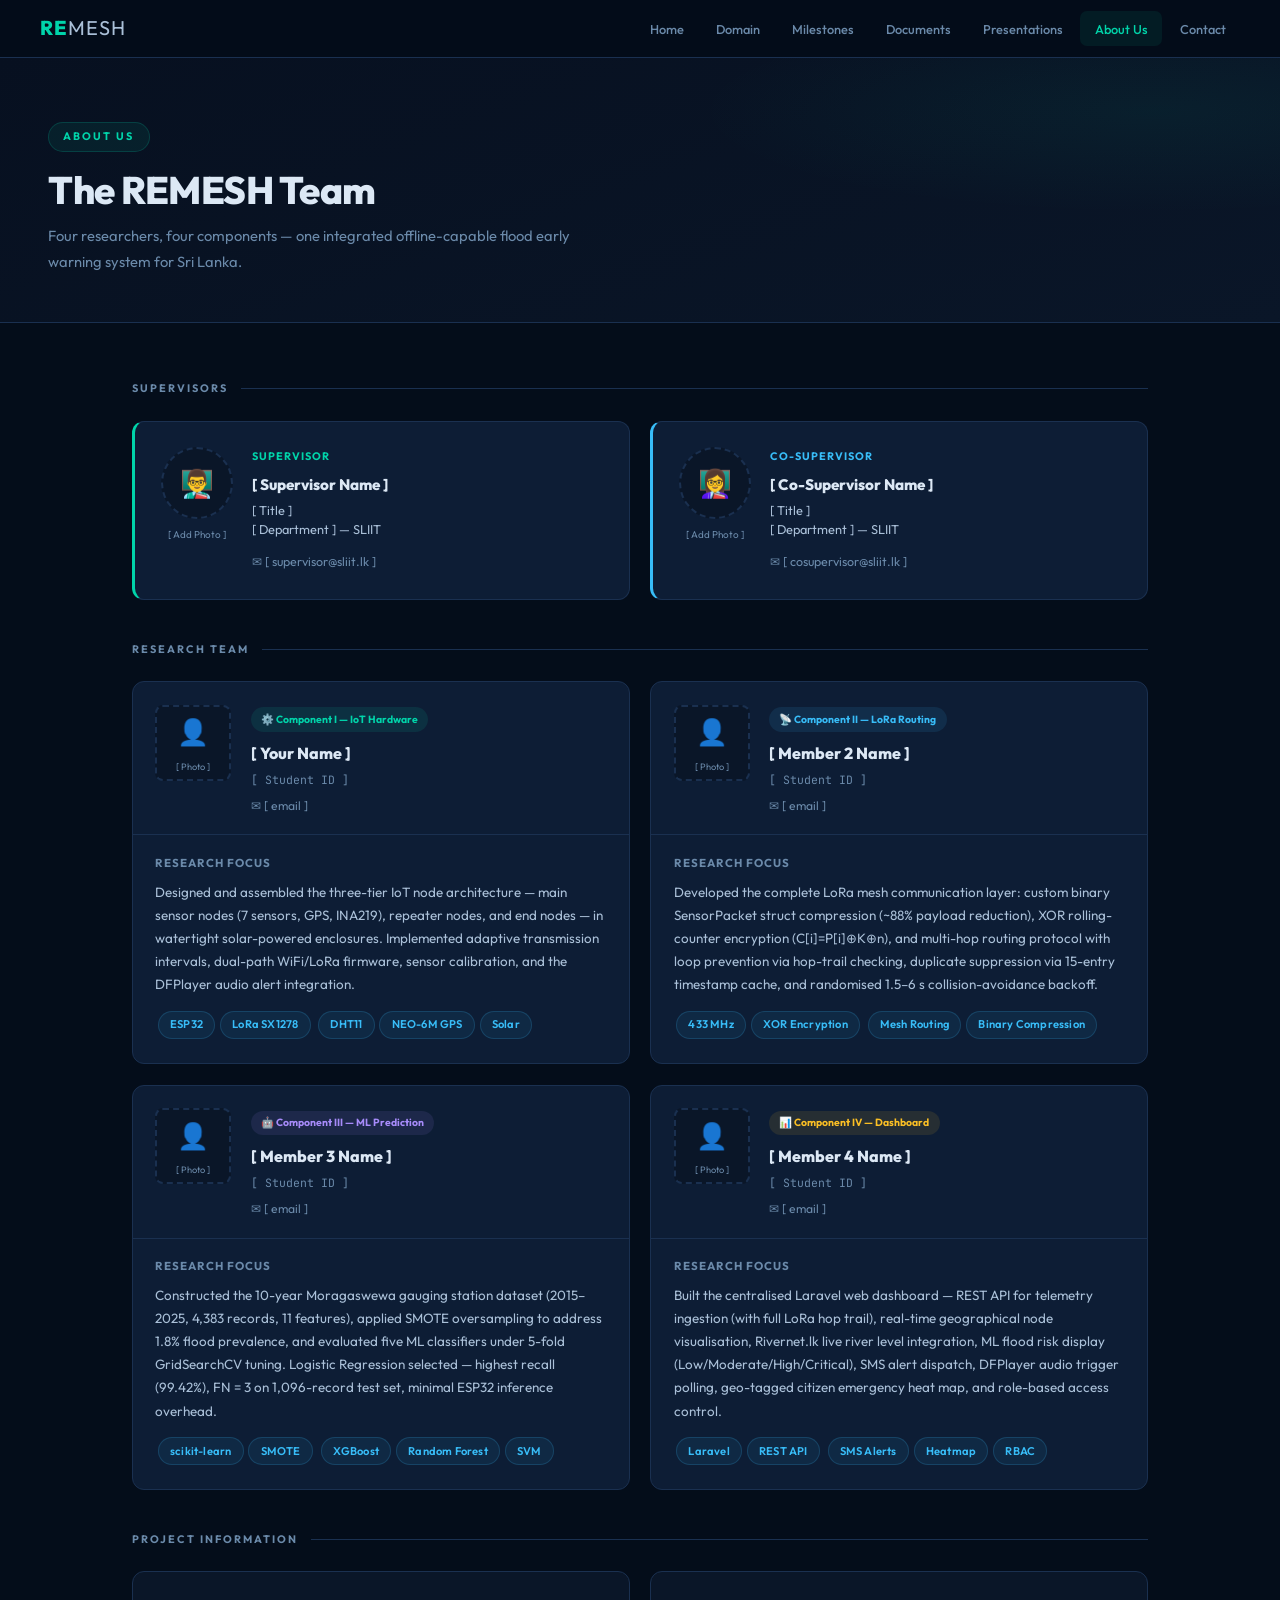
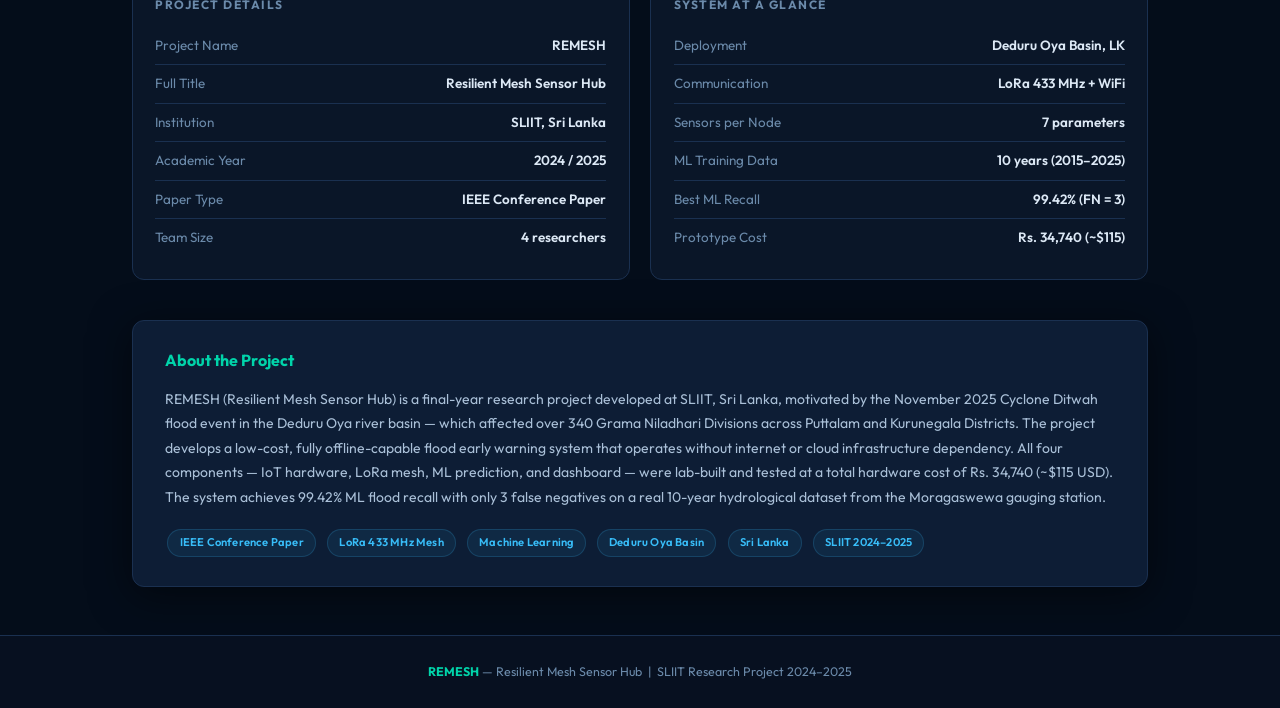
==== about.html @ 6ceeeb62 "remesh-website" ====
<!DOCTYPE html>
<html lang="en">
<head>
<meta charset="UTF-8"/>
<meta name="viewport" content="width=device-width, initial-scale=1.0"/>
<title>About Us — REMESH</title>
<link rel="stylesheet" href="css/style.css"/>
<style>
.supervisor-grid {
  display: grid; grid-template-columns: 1fr 1fr; gap: 1.3rem;
  margin-bottom: 2.5rem;
}

.sup-card {
  background: var(--card); border: 1px solid var(--border);
  border-radius: var(--radius); padding: 1.6rem;
  display: flex; align-items: flex-start; gap: 1.2rem;
  transition: border-color 0.2s;
}
.sup-card:hover { border-color: var(--teal); }
.sup-card.primary { border-left: 3px solid var(--teal); }
.sup-card.secondary { border-left: 3px solid var(--cyan); }

.sup-avatar-wrap {
  flex-shrink: 0; display: flex; flex-direction: column; align-items: center; gap: 0.4rem;
}

.sup-avatar {
  width: 72px; height: 72px; border-radius: 50%;
  background: var(--panel); border: 2px dashed var(--border);
  display: flex; align-items: center; justify-content: center; font-size: 1.7rem;
}

.sup-avatar-label { font-size: 0.62rem; color: var(--muted); text-align:center; }

.sup-info h3 {
  font-family: var(--font-head); font-weight: 800;
  font-size: 0.95rem; color: var(--text); margin-bottom: 0.18rem;
}
.sup-info .sup-type {
  font-size: 0.68rem; font-weight: 700; letter-spacing: 1px;
  text-transform: uppercase; margin-bottom: 0.4rem;
}
.sup-card.primary   .sup-type { color: var(--teal); }
.sup-card.secondary .sup-type { color: var(--cyan); }
.sup-info .sup-dept { font-size: 0.8rem; color: var(--text2); margin-bottom: 0.5rem; line-height: 1.5; }
.sup-info a { font-size: 0.78rem; color: var(--muted); text-decoration: none; }
.sup-info a:hover { color: var(--teal); }

/* TEAM GRID */
.team-grid {
  display: grid; grid-template-columns: repeat(2, 1fr); gap: 1.3rem;
  margin-bottom: 2.5rem;
}

.member-card {
  background: var(--card); border: 1px solid var(--border);
  border-radius: var(--radius); overflow: hidden;
  transition: transform 0.22s, border-color 0.22s;
}
.member-card:hover { transform: translateY(-4px); border-color: var(--teal); }

.member-top {
  display: flex; gap: 1.2rem; padding: 1.4rem 1.4rem 1.1rem;
  border-bottom: 1px solid var(--border);
  align-items: flex-start;
}

.member-avatar {
  width: 76px; height: 76px; flex-shrink: 0;
  border-radius: var(--radius2);
  background: var(--panel); border: 2px dashed var(--border);
  display: flex; flex-direction: column;
  align-items: center; justify-content: center;
  font-size: 1.6rem; gap: 0.3rem;
}
.member-avatar .av-label { font-size: 0.58rem; color: var(--muted); }

.member-meta { flex: 1; }
.member-meta .comp-badge {
  display: inline-flex; align-items: center; gap: 0.3rem;
  font-size: 0.65rem; font-weight: 700; padding: 0.2rem 0.65rem;
  border-radius: 20px; margin-bottom: 0.5rem;
}
.member-meta h3 {
  font-family: var(--font-head); font-weight: 800;
  font-size: 1rem; color: var(--text); margin-bottom: 0.15rem;
}
.member-meta .id {
  font-family: var(--font-mono); font-size: 0.72rem;
  color: var(--muted); margin-bottom: 0.4rem; display: block;
}
.member-meta a {
  font-size: 0.76rem; color: var(--muted); text-decoration: none; display: block;
}
.member-meta a:hover { color: var(--teal); }

.member-body { padding: 1.1rem 1.4rem 1.3rem; }
.member-body .focus-title {
  font-family: var(--font-head); font-weight: 700;
  font-size: 0.72rem; letter-spacing: 1px; text-transform: uppercase;
  color: var(--muted); margin-bottom: 0.5rem;
}
.member-body p { font-size: 0.84rem; color: var(--text2); line-height: 1.72; }
.member-body .tags { margin-top: 0.7rem; }

/* project info */
.project-info {
  display: grid; grid-template-columns: 1fr 1fr; gap: 1.3rem; margin-bottom: 2.5rem;
}

.info-card {
  background: var(--panel); border: 1px solid var(--border);
  border-radius: var(--radius); padding: 1.4rem;
}
.info-card h4 {
  font-family: var(--font-head); font-weight: 700;
  font-size: 0.75rem; letter-spacing: 1.5px; text-transform: uppercase;
  color: var(--muted); margin-bottom: 0.7rem;
}
.info-card .info-row {
  display: flex; justify-content: space-between;
  padding: 0.45rem 0; border-bottom: 1px solid var(--border);
  font-size: 0.84rem;
}
.info-card .info-row:last-child { border-bottom: none; }
.info-card .info-row .key { color: var(--muted); }
.info-card .info-row .val { color: var(--text); font-weight: 600; text-align: right; }

@media (max-width: 820px) {
  .supervisor-grid { grid-template-columns: 1fr; }
  .team-grid { grid-template-columns: 1fr; }
  .project-info { grid-template-columns: 1fr; }
}
</style>
</head>
<body>

<nav>
  <a href="index.html" class="nav-logo">RE<span>MESH</span></a>
  <ul id="nav-links">
    <li><a href="index.html">Home</a></li>
    <li><a href="domain.html">Domain</a></li>
    <li><a href="milestones.html">Milestones</a></li>
    <li><a href="documents.html">Documents</a></li>
    <li><a href="presentations.html">Presentations</a></li>
    <li><a href="about.html" class="active">About Us</a></li>
    <li><a href="contact.html">Contact</a></li>
  </ul>
  <div class="hamburger" id="hamburger"><span></span><span></span><span></span></div>
</nav>

<div class="page-header">
  <div class="tag">About Us</div>
  <h1>The REMESH Team</h1>
  <p>Four researchers, four components — one integrated offline-capable flood early warning system for Sri Lanka.</p>
</div>

<div class="container">

  <!-- ── SUPERVISORS ── -->
  <div class="section-title">Supervisors</div>
  <div class="supervisor-grid">

    <!-- Supervisor -->
    <div class="sup-card primary">
      <div class="sup-avatar-wrap">
        <div class="sup-avatar">👨‍🏫</div>
        <div class="sup-avatar-label">[ Add Photo ]</div>
      </div>
      <div class="sup-info">
        <div class="sup-type">Supervisor</div>
        <h3>[ Supervisor Name ]</h3>
        <div class="sup-dept">[ Title ]<br/>[ Department ] — SLIIT</div>
        <a href="mailto:supervisor@sliit.lk">✉ [ supervisor@sliit.lk ]</a>
      </div>
    </div>

    <!-- Co-Supervisor -->
    <div class="sup-card secondary">
      <div class="sup-avatar-wrap">
        <div class="sup-avatar">👩‍🏫</div>
        <div class="sup-avatar-label">[ Add Photo ]</div>
      </div>
      <div class="sup-info">
        <div class="sup-type">Co-Supervisor</div>
        <h3>[ Co-Supervisor Name ]</h3>
        <div class="sup-dept">[ Title ]<br/>[ Department ] — SLIIT</div>
        <a href="mailto:cosupervisor@sliit.lk">✉ [ cosupervisor@sliit.lk ]</a>
      </div>
    </div>

  </div>

  <!-- ── TEAM ── -->
  <div class="section-title">Research Team</div>
  <div class="team-grid">

    <!-- Member 1 — Hardware -->
    <div class="member-card">
      <div class="member-top">
        <div class="member-avatar">
          👤
          <div class="av-label">[ Photo ]</div>
        </div>
        <div class="member-meta">
          <div class="comp-badge" style="background:rgba(0,212,170,0.1);color:var(--teal);">⚙️ Component I — IoT Hardware</div>
          <h3>[ Your Name ]</h3>
          <span class="id">[ Student ID ]</span>
          <a href="mailto:member1@students.sliit.lk">✉ [ email ]</a>
        </div>
      </div>
      <div class="member-body">
        <div class="focus-title">Research Focus</div>
        <p>Designed and assembled the three-tier IoT node architecture — main sensor nodes (7 sensors, GPS, INA219), repeater nodes, and end nodes — in watertight solar-powered enclosures. Implemented adaptive transmission intervals, dual-path WiFi/LoRa firmware, sensor calibration, and the DFPlayer audio alert integration.</p>
        <div class="tags">
          <span class="tech-tag">ESP32</span><span class="tech-tag">LoRa SX1278</span>
          <span class="tech-tag">DHT11</span><span class="tech-tag">NEO-6M GPS</span><span class="tech-tag">Solar</span>
        </div>
      </div>
    </div>

    <!-- Member 2 — LoRa -->
    <div class="member-card">
      <div class="member-top">
        <div class="member-avatar">
          👤
          <div class="av-label">[ Photo ]</div>
        </div>
        <div class="member-meta">
          <div class="comp-badge" style="background:rgba(56,189,248,0.1);color:var(--cyan);">📡 Component II — LoRa Routing</div>
          <h3>[ Member 2 Name ]</h3>
          <span class="id">[ Student ID ]</span>
          <a href="mailto:member2@students.sliit.lk">✉ [ email ]</a>
        </div>
      </div>
      <div class="member-body">
        <div class="focus-title">Research Focus</div>
        <p>Developed the complete LoRa mesh communication layer: custom binary SensorPacket struct compression (~88% payload reduction), XOR rolling-counter encryption (C[i]=P[i]⊕K⊕n), and multi-hop routing protocol with loop prevention via hop-trail checking, duplicate suppression via 15-entry timestamp cache, and randomised 1.5–6 s collision-avoidance backoff.</p>
        <div class="tags">
          <span class="tech-tag">433 MHz</span><span class="tech-tag">XOR Encryption</span>
          <span class="tech-tag">Mesh Routing</span><span class="tech-tag">Binary Compression</span>
        </div>
      </div>
    </div>

    <!-- Member 3 — ML -->
    <div class="member-card">
      <div class="member-top">
        <div class="member-avatar">
          👤
          <div class="av-label">[ Photo ]</div>
        </div>
        <div class="member-meta">
          <div class="comp-badge" style="background:rgba(167,139,250,0.1);color:var(--purple);">🤖 Component III — ML Prediction</div>
          <h3>[ Member 3 Name ]</h3>
          <span class="id">[ Student ID ]</span>
          <a href="mailto:member3@students.sliit.lk">✉ [ email ]</a>
        </div>
      </div>
      <div class="member-body">
        <div class="focus-title">Research Focus</div>
        <p>Constructed the 10-year Moragaswewa gauging station dataset (2015–2025, 4,383 records, 11 features), applied SMOTE oversampling to address 1.8% flood prevalence, and evaluated five ML classifiers under 5-fold GridSearchCV tuning. Logistic Regression selected — highest recall (99.42%), FN = 3 on 1,096-record test set, minimal ESP32 inference overhead.</p>
        <div class="tags">
          <span class="tech-tag">scikit-learn</span><span class="tech-tag">SMOTE</span>
          <span class="tech-tag">XGBoost</span><span class="tech-tag">Random Forest</span><span class="tech-tag">SVM</span>
        </div>
      </div>
    </div>

    <!-- Member 4 — Dashboard -->
    <div class="member-card">
      <div class="member-top">
        <div class="member-avatar">
          👤
          <div class="av-label">[ Photo ]</div>
        </div>
        <div class="member-meta">
          <div class="comp-badge" style="background:rgba(251,191,36,0.1);color:var(--amber);">📊 Component IV — Dashboard</div>
          <h3>[ Member 4 Name ]</h3>
          <span class="id">[ Student ID ]</span>
          <a href="mailto:member4@students.sliit.lk">✉ [ email ]</a>
        </div>
      </div>
      <div class="member-body">
        <div class="focus-title">Research Focus</div>
        <p>Built the centralised Laravel web dashboard — REST API for telemetry ingestion (with full LoRa hop trail), real-time geographical node visualisation, Rivernet.lk live river level integration, ML flood risk display (Low/Moderate/High/Critical), SMS alert dispatch, DFPlayer audio trigger polling, geo-tagged citizen emergency heat map, and role-based access control.</p>
        <div class="tags">
          <span class="tech-tag">Laravel</span><span class="tech-tag">REST API</span>
          <span class="tech-tag">SMS Alerts</span><span class="tech-tag">Heatmap</span><span class="tech-tag">RBAC</span>
        </div>
      </div>
    </div>

  </div>

  <!-- ── PROJECT INFO ── -->
  <div class="section-title">Project Information</div>
  <div class="project-info">
    <div class="info-card">
      <h4>Project Details</h4>
      <div class="info-row"><span class="key">Project Name</span><span class="val">REMESH</span></div>
      <div class="info-row"><span class="key">Full Title</span><span class="val">Resilient Mesh Sensor Hub</span></div>
      <div class="info-row"><span class="key">Institution</span><span class="val">SLIIT, Sri Lanka</span></div>
      <div class="info-row"><span class="key">Academic Year</span><span class="val">2024 / 2025</span></div>
      <div class="info-row"><span class="key">Paper Type</span><span class="val">IEEE Conference Paper</span></div>
      <div class="info-row"><span class="key">Team Size</span><span class="val">4 researchers</span></div>
    </div>
    <div class="info-card">
      <h4>System at a Glance</h4>
      <div class="info-row"><span class="key">Deployment</span><span class="val">Deduru Oya Basin, LK</span></div>
      <div class="info-row"><span class="key">Communication</span><span class="val">LoRa 433 MHz + WiFi</span></div>
      <div class="info-row"><span class="key">Sensors per Node</span><span class="val">7 parameters</span></div>
      <div class="info-row"><span class="key">ML Training Data</span><span class="val">10 years (2015–2025)</span></div>
      <div class="info-row"><span class="key">Best ML Recall</span><span class="val">99.42% (FN = 3)</span></div>
      <div class="info-row"><span class="key">Prototype Cost</span><span class="val">Rs. 34,740 (~$115)</span></div>
    </div>
  </div>

  <!-- About project -->
  <div class="card">
    <h2>About the Project</h2>
    <p>
      REMESH (Resilient Mesh Sensor Hub) is a final-year research project developed at SLIIT, Sri Lanka,
      motivated by the November 2025 Cyclone Ditwah flood event in the Deduru Oya river basin — which
      affected over 340 Grama Niladhari Divisions across Puttalam and Kurunegala Districts.
      The project develops a low-cost, fully offline-capable flood early warning system that operates
      without internet or cloud infrastructure dependency. All four components — IoT hardware, LoRa
      mesh, ML prediction, and dashboard — were lab-built and tested at a total hardware cost of
      Rs. 34,740 (~$115 USD). The system achieves 99.42% ML flood recall with only 3 false negatives
      on a real 10-year hydrological dataset from the Moragaswewa gauging station.
    </p>
    <div style="margin-top:1rem;display:flex;flex-wrap:wrap;gap:0.4rem;">
      <span class="tech-tag">IEEE Conference Paper</span>
      <span class="tech-tag">LoRa 433 MHz Mesh</span>
      <span class="tech-tag">Machine Learning</span>
      <span class="tech-tag">Deduru Oya Basin</span>
      <span class="tech-tag">Sri Lanka</span>
      <span class="tech-tag">SLIIT 2024–2025</span>
    </div>
  </div>

</div>

<footer>
  <strong>REMESH</strong> — Resilient Mesh Sensor Hub &nbsp;|&nbsp; SLIIT Research Project 2024–2025
</footer>
<script src="js/main.js"></script>
</body>
</html>
---- css/style.css ----
@import url('https://fonts.googleapis.com/css2?family=Outfit:wght@300;400;500;600;700;800&family=JetBrains+Mono:wght@400;500&display=swap');

:root {
  --navy:    #040d1a;
  --deep:    #071020;
  --panel:   #0a1628;
  --card:    #0d1d35;
  --card2:   #102040;
  --border:  #1a3050;
  --border2: #234570;
  --teal:    #00d4aa;
  --teal2:   #00b391;
  --cyan:    #38bdf8;
  --amber:   #fbbf24;
  --red:     #f87171;
  --purple:  #a78bfa;
  --green:   #34d399;
  --text:    #dce8f5;
  --text2:   #aac0d8;
  --muted:   #6b8aaa;
  --font-head: 'Outfit', sans-serif;
  --font-body: 'Outfit', sans-serif;
  --font-mono: 'JetBrains Mono', monospace;
  --radius:  12px;
  --radius2: 8px;
  --shadow:  0 8px 40px rgba(0,0,0,0.5);
}

*,*::before,*::after{margin:0;padding:0;box-sizing:border-box;}
html{scroll-behavior:smooth;font-size:16px;}
body{background:var(--navy);color:var(--text);font-family:var(--font-body);font-size:0.9375rem;line-height:1.72;-webkit-font-smoothing:antialiased;}

/* NAV */
nav{position:sticky;top:0;z-index:100;background:rgba(4,13,26,0.95);backdrop-filter:blur(18px);border-bottom:1px solid var(--border);display:flex;align-items:center;justify-content:space-between;padding:0 2.5rem;height:58px;}
.nav-logo{font-family:var(--font-head);font-weight:800;font-size:1.25rem;color:var(--teal);letter-spacing:1px;text-decoration:none;}
.nav-logo span{color:var(--text2);font-weight:400;}
nav ul{list-style:none;display:flex;gap:0.2rem;}
nav ul li a{display:block;padding:0.4rem 0.9rem;font-size:0.8rem;font-weight:500;color:var(--muted);text-decoration:none;border-radius:7px;transition:all 0.18s;}
nav ul li a:hover,nav ul li a.active{color:var(--teal);background:rgba(0,212,170,0.08);}
.hamburger{display:none;flex-direction:column;gap:5px;cursor:pointer;}
.hamburger span{display:block;width:22px;height:2px;background:var(--muted);border-radius:2px;transition:0.3s;}

/* PAGE HEADER */
.page-header{background:linear-gradient(160deg,var(--deep) 0%,var(--panel) 100%);border-bottom:1px solid var(--border);padding:4rem 3rem 3rem;position:relative;overflow:hidden;}
.page-header::before{content:'';position:absolute;inset:0;background:radial-gradient(ellipse 55% 60% at 90% 20%,rgba(0,212,170,0.06) 0%,transparent 65%);pointer-events:none;}
.page-header .tag{display:inline-block;font-size:0.68rem;font-weight:700;letter-spacing:2px;text-transform:uppercase;color:var(--teal);background:rgba(0,212,170,0.08);border:1px solid rgba(0,212,170,0.18);border-radius:20px;padding:0.28rem 0.9rem;margin-bottom:1rem;}
.page-header h1{font-family:var(--font-head);font-size:clamp(1.7rem,3vw,2.5rem);font-weight:800;line-height:1.15;color:var(--text);margin-bottom:0.7rem;letter-spacing:-0.5px;}
.page-header p{color:var(--muted);font-size:0.92rem;max-width:560px;line-height:1.75;}

/* CONTAINER */
.container{max-width:1080px;margin:0 auto;padding:3rem 2rem;}

/* SECTION TITLE */
.section-title{font-family:var(--font-head);font-size:0.68rem;font-weight:700;letter-spacing:2px;text-transform:uppercase;color:var(--muted);display:flex;align-items:center;gap:0.8rem;margin-bottom:1.4rem;margin-top:0.5rem;}
.section-title::after{content:'';flex:1;height:1px;background:var(--border);}

/* CARD */
.card{background:var(--card);border:1px solid var(--border);border-radius:var(--radius);padding:1.6rem 2rem;box-shadow:var(--shadow);}
.card h2{font-family:var(--font-head);font-size:1rem;font-weight:700;color:var(--teal);margin-bottom:0.8rem;}
.card p{color:var(--text2);font-size:0.875rem;line-height:1.75;}

/* GRIDS */
.grid-2{display:grid;grid-template-columns:1fr 1fr;gap:1.5rem;}
.grid-3{display:grid;grid-template-columns:repeat(3,1fr);gap:1.3rem;}
.grid-4{display:grid;grid-template-columns:repeat(4,1fr);gap:1.2rem;}

/* STAT CARD */
.stat-card{background:var(--card);border:1px solid var(--border);border-radius:var(--radius);padding:1.4rem 1.2rem;text-align:center;transition:border-color 0.2s,transform 0.2s;}
.stat-card:hover{border-color:var(--teal);transform:translateY(-2px);}
.stat-card .num{font-family:var(--font-head);font-weight:800;font-size:2rem;color:var(--teal);line-height:1.1;margin-bottom:0.35rem;letter-spacing:-0.5px;}
.stat-card .desc{font-size:0.78rem;color:var(--muted);line-height:1.5;}

/* STAT PILL */
.stat-pill{display:flex;align-items:center;gap:0.9rem;background:var(--panel);border:1px solid var(--border);border-radius:var(--radius2);padding:1rem 1.2rem;}
.stat-pill .icon{width:38px;height:38px;border-radius:9px;display:flex;align-items:center;justify-content:center;font-size:1.05rem;flex-shrink:0;}
.stat-pill .val{font-family:var(--font-head);font-size:1.15rem;font-weight:800;color:var(--teal);line-height:1.1;letter-spacing:-0.3px;}
.stat-pill .lbl{font-size:0.72rem;color:var(--muted);margin-top:2px;}

/* PLACEHOLDER */
.img-placeholder{background:var(--panel);border:2px dashed var(--border);border-radius:var(--radius);display:flex;flex-direction:column;align-items:center;justify-content:center;color:var(--muted);font-size:0.78rem;text-align:center;gap:0.5rem;min-height:180px;}
.img-placeholder .ph-icon{font-size:2rem;opacity:0.3;}

/* DOC LINK */
.doc-link{display:flex;align-items:center;gap:1rem;background:var(--panel);border:1px solid var(--border);border-radius:var(--radius2);padding:1rem 1.2rem;text-decoration:none;transition:all 0.18s;cursor:pointer;}
.doc-link:hover{border-color:var(--teal);background:rgba(0,212,170,0.03);}
.doc-link .doc-icon{width:40px;height:40px;border-radius:9px;background:rgba(0,212,170,0.08);display:flex;align-items:center;justify-content:center;font-size:1.1rem;flex-shrink:0;}
.doc-link .doc-name{font-family:var(--font-head);font-weight:600;font-size:0.875rem;color:var(--text);}
.doc-link .doc-meta{font-size:0.75rem;color:var(--muted);margin-top:2px;}
.doc-link .doc-badge{margin-left:auto;font-size:0.68rem;padding:0.22rem 0.65rem;border-radius:20px;font-weight:700;flex-shrink:0;}
.badge-ready{background:rgba(0,212,170,0.1);color:var(--teal);}
.badge-pending{background:rgba(251,191,36,0.1);color:var(--amber);}

/* TECH TAG */
.tech-tag{display:inline-block;font-size:0.7rem;font-weight:600;padding:0.22rem 0.7rem;border-radius:20px;background:rgba(56,189,248,0.08);color:var(--cyan);border:1px solid rgba(56,189,248,0.18);margin:0.2rem 0.15rem;letter-spacing:0.2px;}

/* MILESTONE */
.milestone-item{background:var(--card);border:1px solid var(--border);border-radius:var(--radius);overflow:hidden;margin-bottom:0.9rem;}
.milestone-head{display:flex;align-items:center;gap:1rem;padding:1.1rem 1.5rem;cursor:pointer;transition:background 0.18s;}
.milestone-head:hover{background:rgba(255,255,255,0.015);}
.milestone-num{font-family:var(--font-head);font-weight:800;font-size:0.9rem;color:var(--teal);width:28px;flex-shrink:0;}
.milestone-title{font-family:var(--font-head);font-weight:600;font-size:0.9rem;color:var(--text);flex:1;}
.milestone-date{font-size:0.73rem;color:var(--muted);}
.milestone-status{font-size:0.68rem;font-weight:700;padding:0.22rem 0.75rem;border-radius:20px;}
.status-done{background:rgba(0,212,170,0.1);color:var(--teal);}
.status-pending{background:rgba(251,191,36,0.1);color:var(--amber);}
.status-upcoming{background:rgba(56,189,248,0.1);color:var(--cyan);}
.milestone-body{display:none;padding:0 1.5rem 1.3rem;border-top:1px solid var(--border);}
.milestone-body.open{display:block;}
.milestone-body p{color:var(--text2);font-size:0.86rem;margin-top:0.9rem;line-height:1.75;}
.milestone-meta{display:flex;gap:2rem;margin-top:0.9rem;flex-wrap:wrap;}
.milestone-meta span{font-size:0.78rem;color:var(--muted);}
.milestone-meta strong{color:var(--text);}
.marks-badge{display:inline-block;font-size:0.7rem;font-weight:700;background:rgba(56,189,248,0.08);color:var(--cyan);border:1px solid rgba(56,189,248,0.18);border-radius:20px;padding:0.2rem 0.65rem;}

/* TEAM CARD */
.team-card{background:var(--card);border:1px solid var(--border);border-radius:var(--radius);overflow:hidden;text-align:center;transition:transform 0.22s,border-color 0.22s;}
.team-card:hover{transform:translateY(-4px);border-color:var(--teal);}
.team-info{padding:1.2rem 1rem;}
.team-info h3{font-family:var(--font-head);font-weight:700;font-size:0.9rem;color:var(--text);margin-bottom:0.2rem;}
.team-info .role{font-size:0.72rem;color:var(--teal);font-weight:600;margin-bottom:0.6rem;}
.team-info .email{font-size:0.73rem;color:var(--muted);text-decoration:none;display:block;}
.team-info .email:hover{color:var(--teal);}

/* FORM */
.form-group{margin-bottom:1.15rem;}
.form-group label{display:block;font-size:0.78rem;font-weight:600;color:var(--text2);margin-bottom:0.4rem;}
.form-group input,.form-group textarea,.form-group select{width:100%;background:var(--panel);border:1px solid var(--border);border-radius:var(--radius2);color:var(--text);font-family:var(--font-body);font-size:0.875rem;padding:0.75rem 1rem;outline:none;transition:border-color 0.18s;}
.form-group input:focus,.form-group textarea:focus{border-color:var(--teal);}
.form-group textarea{min-height:120px;resize:vertical;}

/* BUTTONS */
.btn{display:inline-flex;align-items:center;gap:0.5rem;font-family:var(--font-head);font-weight:700;font-size:0.85rem;letter-spacing:0.3px;padding:0.78rem 1.8rem;border-radius:var(--radius2);border:none;cursor:pointer;transition:all 0.2s;text-decoration:none;}
.btn-primary{background:var(--teal);color:var(--navy);}
.btn-primary:hover{background:var(--teal2);transform:translateY(-1px);}
.btn-outline{display:inline-flex;align-items:center;gap:0.5rem;font-family:var(--font-head);font-weight:700;font-size:0.85rem;padding:0.78rem 1.6rem;border-radius:var(--radius2);border:1px solid rgba(0,212,170,0.3);color:var(--teal);background:transparent;cursor:pointer;text-decoration:none;transition:all 0.2s;}
.btn-outline:hover{background:rgba(0,212,170,0.07);border-color:var(--teal);}

/* BOXES */
.abstract-box{background:var(--panel);border:1px solid var(--border);border-left:3px solid var(--teal);border-radius:var(--radius);padding:1.7rem 2rem;margin-bottom:2.5rem;}
.abstract-box .label{font-family:var(--font-head);font-weight:700;font-size:0.68rem;letter-spacing:2px;text-transform:uppercase;color:var(--teal);margin-bottom:0.65rem;}
.abstract-box p{font-size:0.9rem;color:var(--text2);line-height:1.82;}
.highlight-box{background:linear-gradient(135deg,rgba(0,212,170,0.05),rgba(56,189,248,0.03));border:1px solid rgba(0,212,170,0.18);border-radius:var(--radius);padding:1.7rem 2rem;margin-bottom:2rem;}
.highlight-box h2{font-family:var(--font-head);font-weight:800;font-size:0.95rem;color:var(--teal);margin-bottom:0.7rem;}
.highlight-box p{font-size:0.88rem;color:var(--text2);line-height:1.8;}
.problem-box{background:rgba(248,113,113,0.03);border:1px solid rgba(248,113,113,0.18);border-left:3px solid var(--red);border-radius:var(--radius);padding:1.6rem 2rem;margin-bottom:2rem;}
.problem-box h2{font-family:var(--font-head);font-weight:700;color:var(--red);font-size:0.9rem;margin-bottom:0.6rem;}
.problem-box p{font-size:0.88rem;color:var(--text2);line-height:1.8;}

/* OBJ LIST */
.obj-list{list-style:none;display:flex;flex-direction:column;gap:0.75rem;}
.obj-list li{display:flex;align-items:flex-start;gap:0.9rem;background:var(--panel);border:1px solid var(--border);border-radius:var(--radius2);padding:0.95rem 1.2rem;font-size:0.875rem;color:var(--text2);line-height:1.72;}
.obj-list li .obj-num{font-family:var(--font-head);font-weight:800;font-size:0.72rem;color:var(--teal);background:rgba(0,212,170,0.08);border-radius:20px;padding:0.18rem 0.55rem;flex-shrink:0;margin-top:3px;}

/* LIT REF */
.lit-ref{background:var(--panel);border:1px solid var(--border);border-radius:var(--radius2);padding:1.1rem 1.3rem;margin-bottom:0.75rem;}
.lit-ref .ref-title{font-family:var(--font-head);font-weight:700;font-size:0.875rem;color:var(--cyan);margin-bottom:0.35rem;}
.lit-ref p{font-size:0.84rem;color:var(--text2);line-height:1.75;}

/* METHOD STEP */
.method-step{display:flex;align-items:flex-start;gap:1.2rem;padding:1.3rem;background:var(--card);border:1px solid var(--border);border-radius:var(--radius2);margin-bottom:0.9rem;transition:border-color 0.2s;}
.method-step:hover{border-color:var(--border2);}
.method-step .step-icon{width:42px;height:42px;border-radius:10px;background:rgba(0,212,170,0.07);display:flex;align-items:center;justify-content:center;font-size:1.05rem;flex-shrink:0;}
.method-step h3{font-family:var(--font-head);font-weight:700;font-size:0.875rem;color:var(--text);margin-bottom:0.35rem;}
.method-step p{font-size:0.84rem;color:var(--text2);line-height:1.75;}

/* TECH GRID */
.tech-grid{display:grid;grid-template-columns:repeat(3,1fr);gap:0.9rem;}
.tech-item{background:var(--panel);border:1px solid var(--border);border-radius:var(--radius2);padding:1.1rem;text-align:center;transition:border-color 0.2s,transform 0.2s;}
.tech-item:hover{border-color:var(--teal);transform:translateY(-2px);}
.tech-item .t-icon{font-size:1.4rem;margin-bottom:0.45rem;display:block;}
.tech-item .t-name{font-family:var(--font-head);font-weight:700;font-size:0.82rem;color:var(--text);margin-bottom:0.25rem;}
.tech-item .t-desc{font-size:0.73rem;color:var(--muted);line-height:1.55;}

/* COMP CARD */
.comp-card{background:var(--card);border:1px solid var(--border);border-radius:var(--radius);padding:1.6rem;position:relative;overflow:hidden;transition:transform 0.22s,border-color 0.22s;}
.comp-card:hover{transform:translateY(-3px);border-color:var(--teal);}
.comp-card::before{content:attr(data-num);position:absolute;right:1.2rem;top:0.6rem;font-family:var(--font-head);font-weight:800;font-size:3.5rem;color:rgba(0,212,170,0.04);line-height:1;pointer-events:none;}
.comp-icon{width:44px;height:44px;border-radius:11px;display:flex;align-items:center;justify-content:center;font-size:1.1rem;margin-bottom:1rem;}
.comp-card h3{font-family:var(--font-head);font-weight:700;font-size:0.9rem;color:var(--text);margin-bottom:0.45rem;line-height:1.35;}
.comp-card p{font-size:0.84rem;color:var(--text2);line-height:1.72;}

/* SLIDE CARD */
.slide-card{background:var(--card);border:1px solid var(--border);border-radius:var(--radius);overflow:hidden;transition:transform 0.22s,border-color 0.22s;text-decoration:none;display:block;}
.slide-card:hover{transform:translateY(-4px);border-color:var(--teal);}
.slide-thumb{width:100%;height:150px;background:var(--panel);display:flex;align-items:center;justify-content:center;font-size:2.4rem;border-bottom:1px solid var(--border);position:relative;}
.slide-num{position:absolute;bottom:10px;right:14px;font-family:var(--font-head);font-weight:800;font-size:2.5rem;color:rgba(0,212,170,0.05);line-height:1;}
.slide-info{padding:1.2rem;}
.slide-info h3{font-family:var(--font-head);font-weight:700;font-size:0.9rem;color:var(--text);margin-bottom:0.3rem;}
.slide-info .slide-date{font-size:0.73rem;color:var(--muted);margin-bottom:0.65rem;}
.slide-info .slide-topics{font-size:0.8rem;color:var(--text2);line-height:1.65;}
.slide-info .dl-btn{display:inline-flex;align-items:center;gap:0.4rem;margin-top:0.9rem;font-size:0.76rem;font-weight:700;color:var(--teal);text-decoration:none;background:rgba(0,212,170,0.07);border:1px solid rgba(0,212,170,0.18);border-radius:7px;padding:0.35rem 0.85rem;transition:background 0.18s;}
.slide-info .dl-btn:hover{background:rgba(0,212,170,0.13);}

/* FOOTER */
footer{border-top:1px solid var(--border);background:var(--deep);text-align:center;padding:1.6rem;font-size:0.78rem;color:var(--muted);}
footer strong{color:var(--teal);}

/* PULSE */
.pulse{animation:pulse 2.2s ease-in-out infinite;}
@keyframes pulse{0%,100%{opacity:1;}50%{opacity:0.35;}}

/* RESPONSIVE */
@media(max-width:820px){
  nav ul{display:none;flex-direction:column;position:absolute;top:58px;left:0;right:0;background:var(--deep);border-bottom:1px solid var(--border);padding:1rem;gap:0.2rem;}
  nav ul.open{display:flex;}
  .hamburger{display:flex;}
  .grid-2,.grid-3,.grid-4{grid-template-columns:1fr;}
  .tech-grid{grid-template-columns:repeat(2,1fr);}
  .page-header{padding:2.5rem 1.5rem 2rem;}
  .container{padding:2rem 1.2rem;}
}
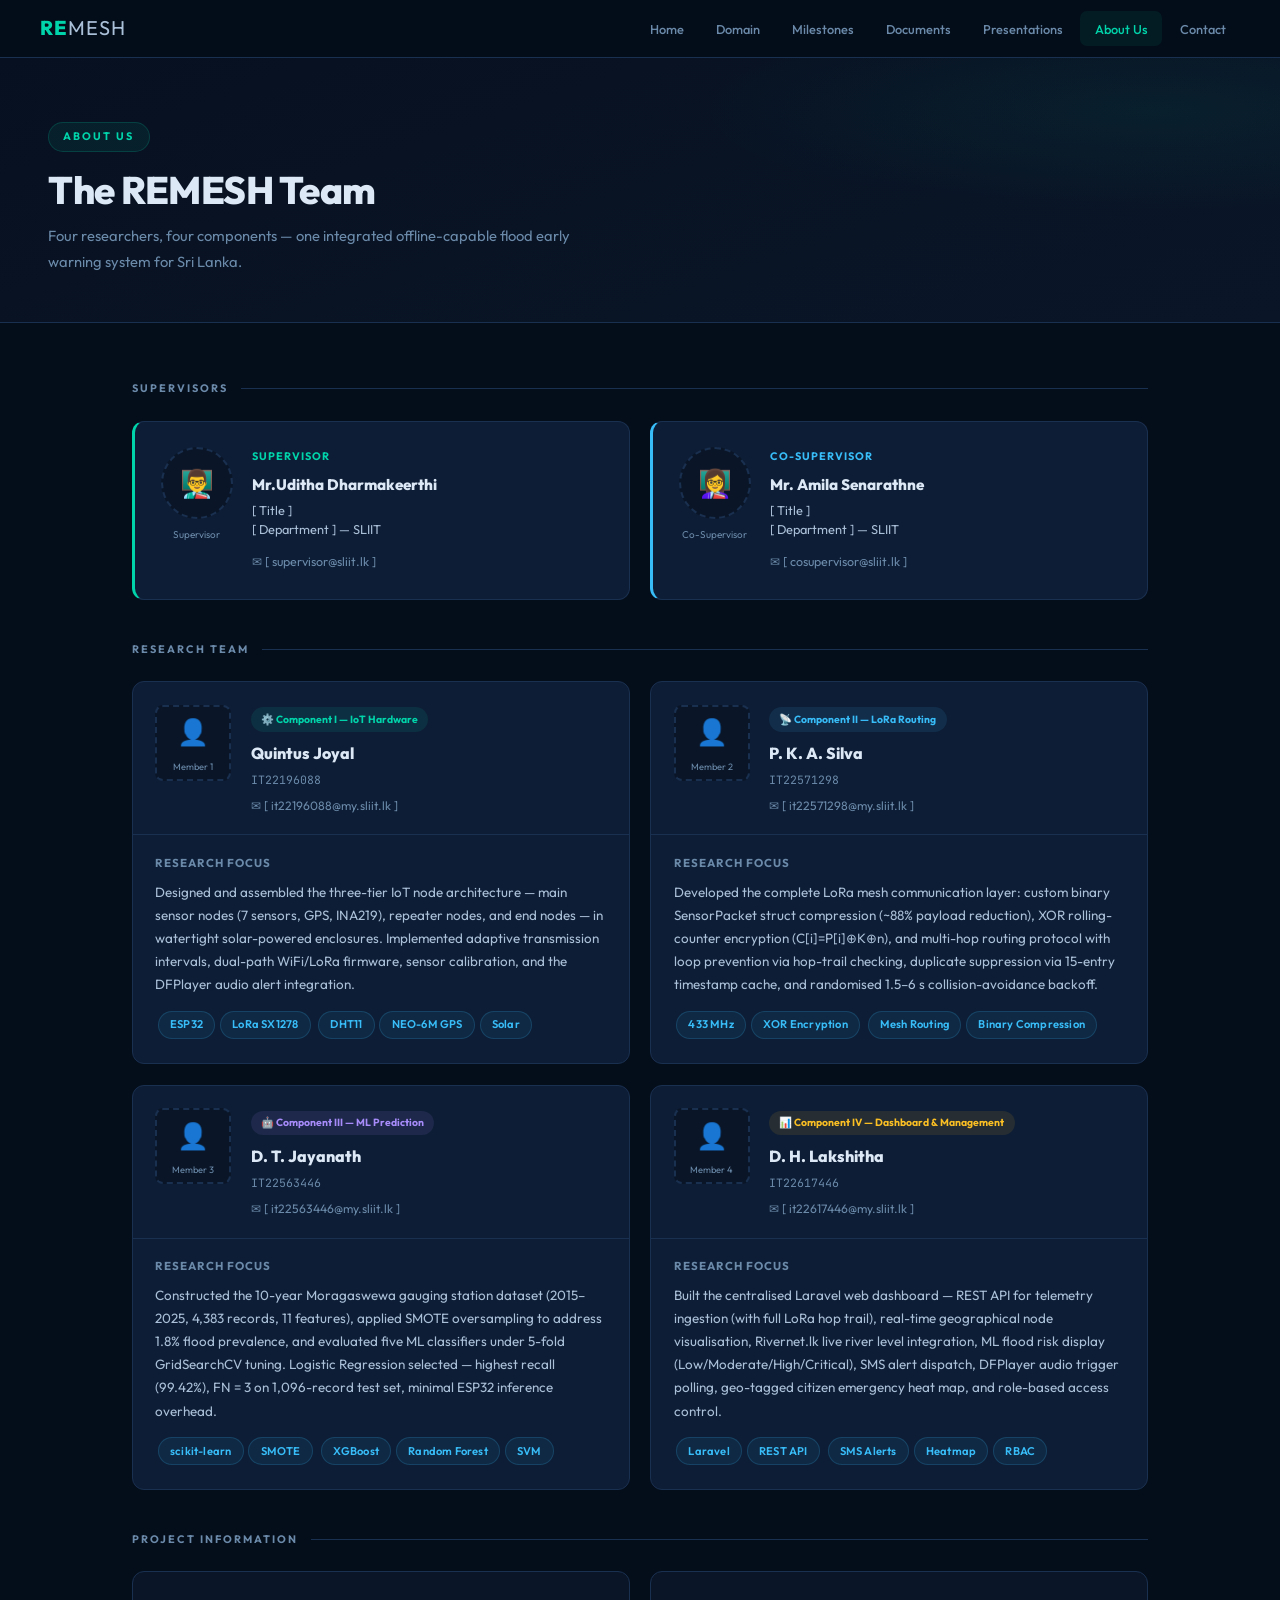
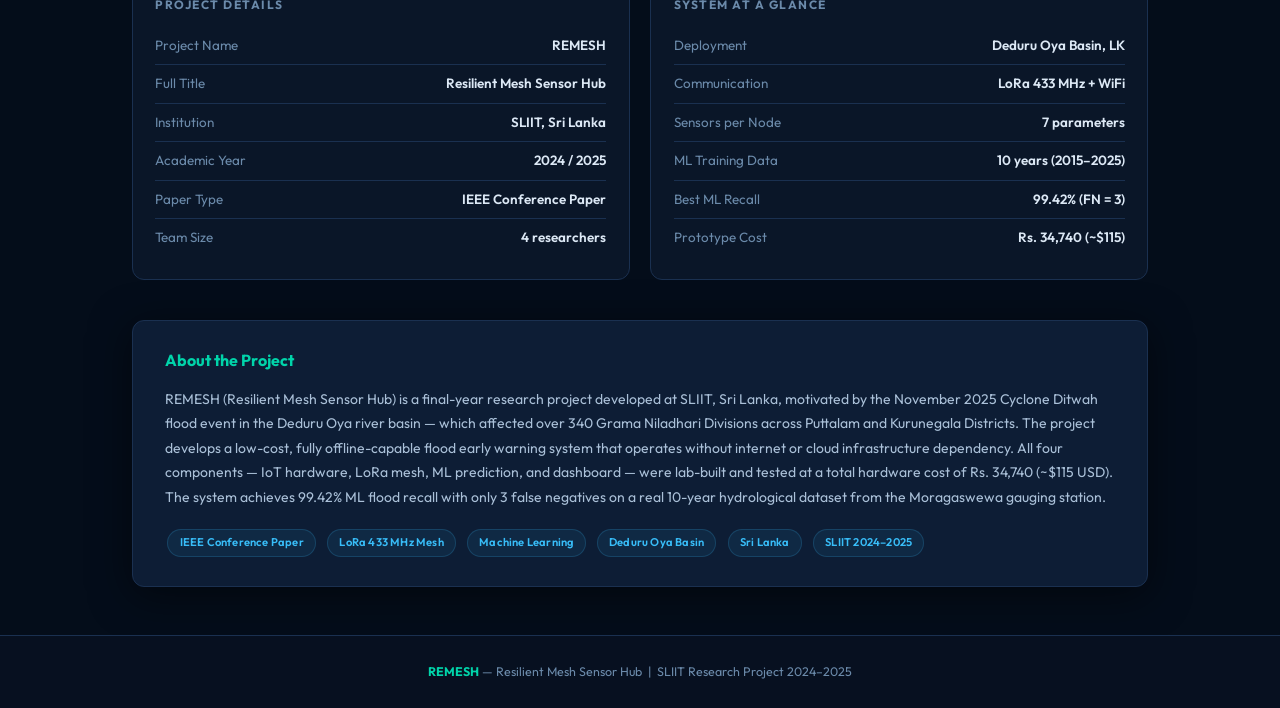
==== commit e4eaa0b0: "Stage 1 Co-authored-by: Copilot <copilot@github.com>" ====
--- a/about.html
+++ b/about.html
@@ -166,11 +166,11 @@
     <div class="sup-card primary">
       <div class="sup-avatar-wrap">
         <div class="sup-avatar">👨‍🏫</div>
-        <div class="sup-avatar-label">[ Add Photo ]</div>
+        <div class="sup-avatar-label">Supervisor</div>
       </div>
       <div class="sup-info">
         <div class="sup-type">Supervisor</div>
-        <h3>[ Supervisor Name ]</h3>
+        <h3>Mr.Uditha Dharmakeerthi</h3>
         <div class="sup-dept">[ Title ]<br/>[ Department ] — SLIIT</div>
         <a href="mailto:supervisor@sliit.lk">✉ [ supervisor@sliit.lk ]</a>
       </div>
@@ -180,11 +180,11 @@
     <div class="sup-card secondary">
       <div class="sup-avatar-wrap">
         <div class="sup-avatar">👩‍🏫</div>
-        <div class="sup-avatar-label">[ Add Photo ]</div>
+        <div class="sup-avatar-label">Co-Supervisor</div>
       </div>
       <div class="sup-info">
         <div class="sup-type">Co-Supervisor</div>
-        <h3>[ Co-Supervisor Name ]</h3>
+        <h3>Mr. Amila Senarathne</h3>
         <div class="sup-dept">[ Title ]<br/>[ Department ] — SLIIT</div>
         <a href="mailto:cosupervisor@sliit.lk">✉ [ cosupervisor@sliit.lk ]</a>
       </div>
@@ -201,13 +201,13 @@
       <div class="member-top">
         <div class="member-avatar">
           👤
-          <div class="av-label">[ Photo ]</div>
+          <div class="av-label">Member 1</div>
         </div>
         <div class="member-meta">
           <div class="comp-badge" style="background:rgba(0,212,170,0.1);color:var(--teal);">⚙️ Component I — IoT Hardware</div>
-          <h3>[ Your Name ]</h3>
-          <span class="id">[ Student ID ]</span>
-          <a href="mailto:member1@students.sliit.lk">✉ [ email ]</a>
+          <h3>Quintus Joyal​</h3>
+          <span class="id">IT22196088</span>
+          <a href="mailto:it22196088@my.sliit.lk">✉ [ it22196088@my.sliit.lk ]</a>
         </div>
       </div>
       <div class="member-body">
@@ -225,13 +225,13 @@
       <div class="member-top">
         <div class="member-avatar">
           👤
-          <div class="av-label">[ Photo ]</div>
+          <div class="av-label">Member 2</div>
         </div>
         <div class="member-meta">
           <div class="comp-badge" style="background:rgba(56,189,248,0.1);color:var(--cyan);">📡 Component II — LoRa Routing</div>
-          <h3>[ Member 2 Name ]</h3>
-          <span class="id">[ Student ID ]</span>
-          <a href="mailto:member2@students.sliit.lk">✉ [ email ]</a>
+          <h3>P. K. A. Silva</h3>
+          <span class="id">IT22571298</span>
+          <a href="mailto:it22571298@my.sliit.lk">✉ [ it22571298@my.sliit.lk ]</a>
         </div>
       </div>
       <div class="member-body">
@@ -249,13 +249,13 @@
       <div class="member-top">
         <div class="member-avatar">
           👤
-          <div class="av-label">[ Photo ]</div>
+          <div class="av-label">Member 3</div>
         </div>
         <div class="member-meta">
           <div class="comp-badge" style="background:rgba(167,139,250,0.1);color:var(--purple);">🤖 Component III — ML Prediction</div>
-          <h3>[ Member 3 Name ]</h3>
-          <span class="id">[ Student ID ]</span>
-          <a href="mailto:member3@students.sliit.lk">✉ [ email ]</a>
+          <h3>D. T. Jayanath</h3>
+          <span class="id">IT22563446</span>
+          <a href="mailto:it22563446@my.sliit.lk">✉ [ it22563446@my.sliit.lk ]</a>
         </div>
       </div>
       <div class="member-body">
@@ -273,13 +273,13 @@
       <div class="member-top">
         <div class="member-avatar">
           👤
-          <div class="av-label">[ Photo ]</div>
+          <div class="av-label">Member 4</div>
         </div>
         <div class="member-meta">
-          <div class="comp-badge" style="background:rgba(251,191,36,0.1);color:var(--amber);">📊 Component IV — Dashboard</div>
-          <h3>[ Member 4 Name ]</h3>
-          <span class="id">[ Student ID ]</span>
-          <a href="mailto:member4@students.sliit.lk">✉ [ email ]</a>
+          <div class="comp-badge" style="background:rgba(251,191,36,0.1);color:var(--amber);">📊 Component IV — Dashboard & Management</div>
+          <h3>D. H. Lakshitha</h3>
+          <span class="id">IT22617446</span>
+          <a href="mailto:it22617446@my.sliit.lk">✉ [ it22617446@my.sliit.lk ]</a>
         </div>
       </div>
       <div class="member-body">
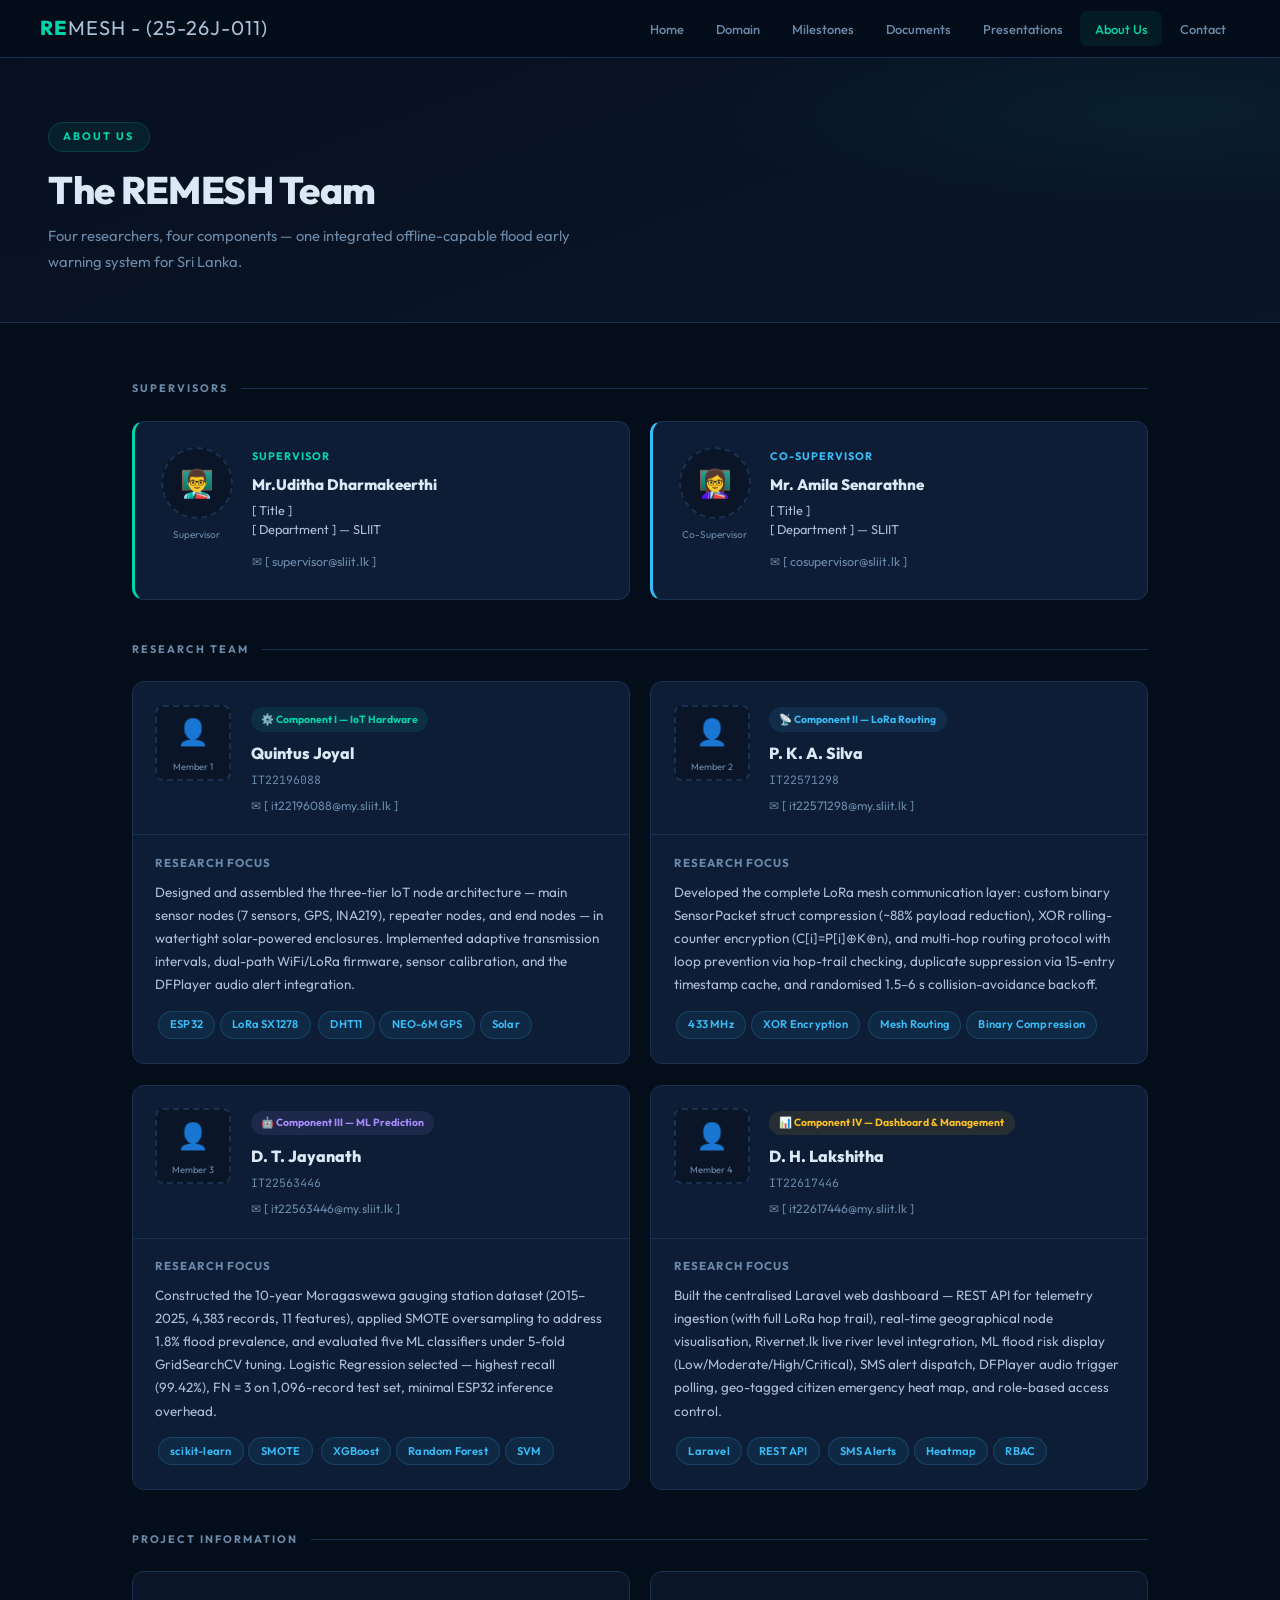
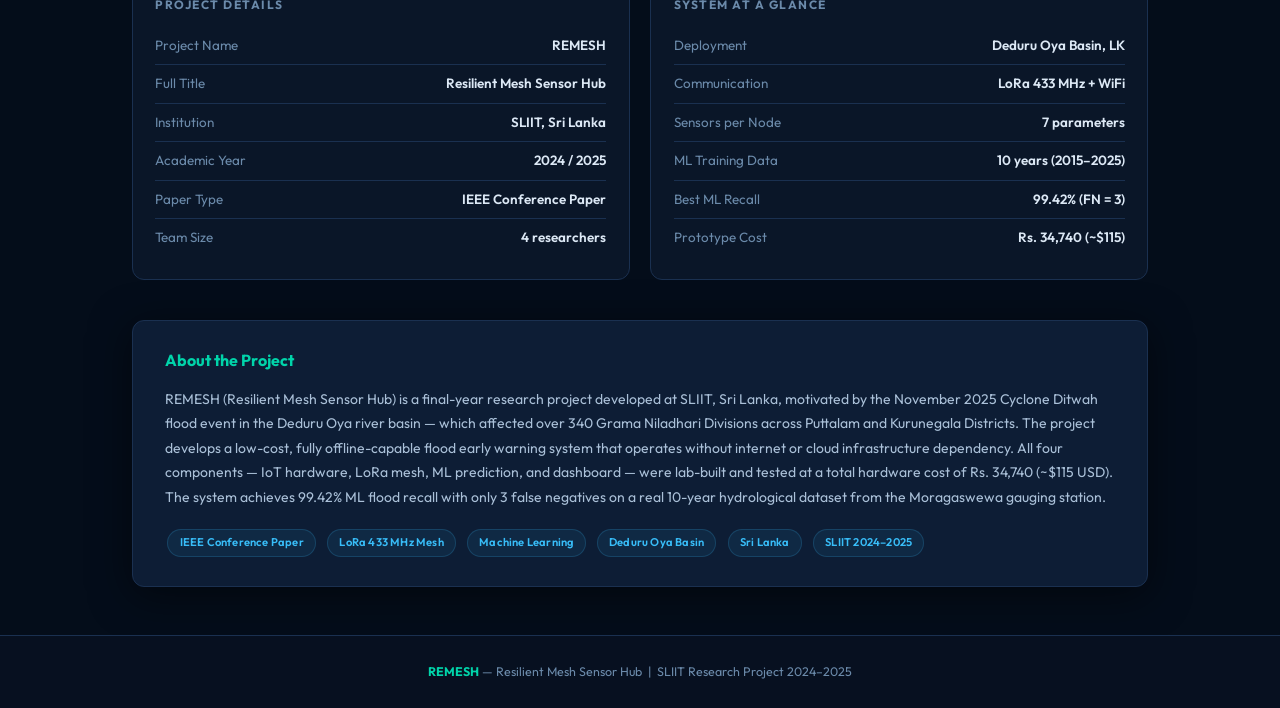
==== commit a6231344: "navbar" ====
--- a/about.html
+++ b/about.html
@@ -137,7 +137,7 @@
 <body>
 
 <nav>
-  <a href="index.html" class="nav-logo">RE<span>MESH</span></a>
+  <a href="index.html" class="nav-logo">RE<span>MESH - (25-26J-011)</span></a>
   <ul id="nav-links">
     <li><a href="index.html">Home</a></li>
     <li><a href="domain.html">Domain</a></li>
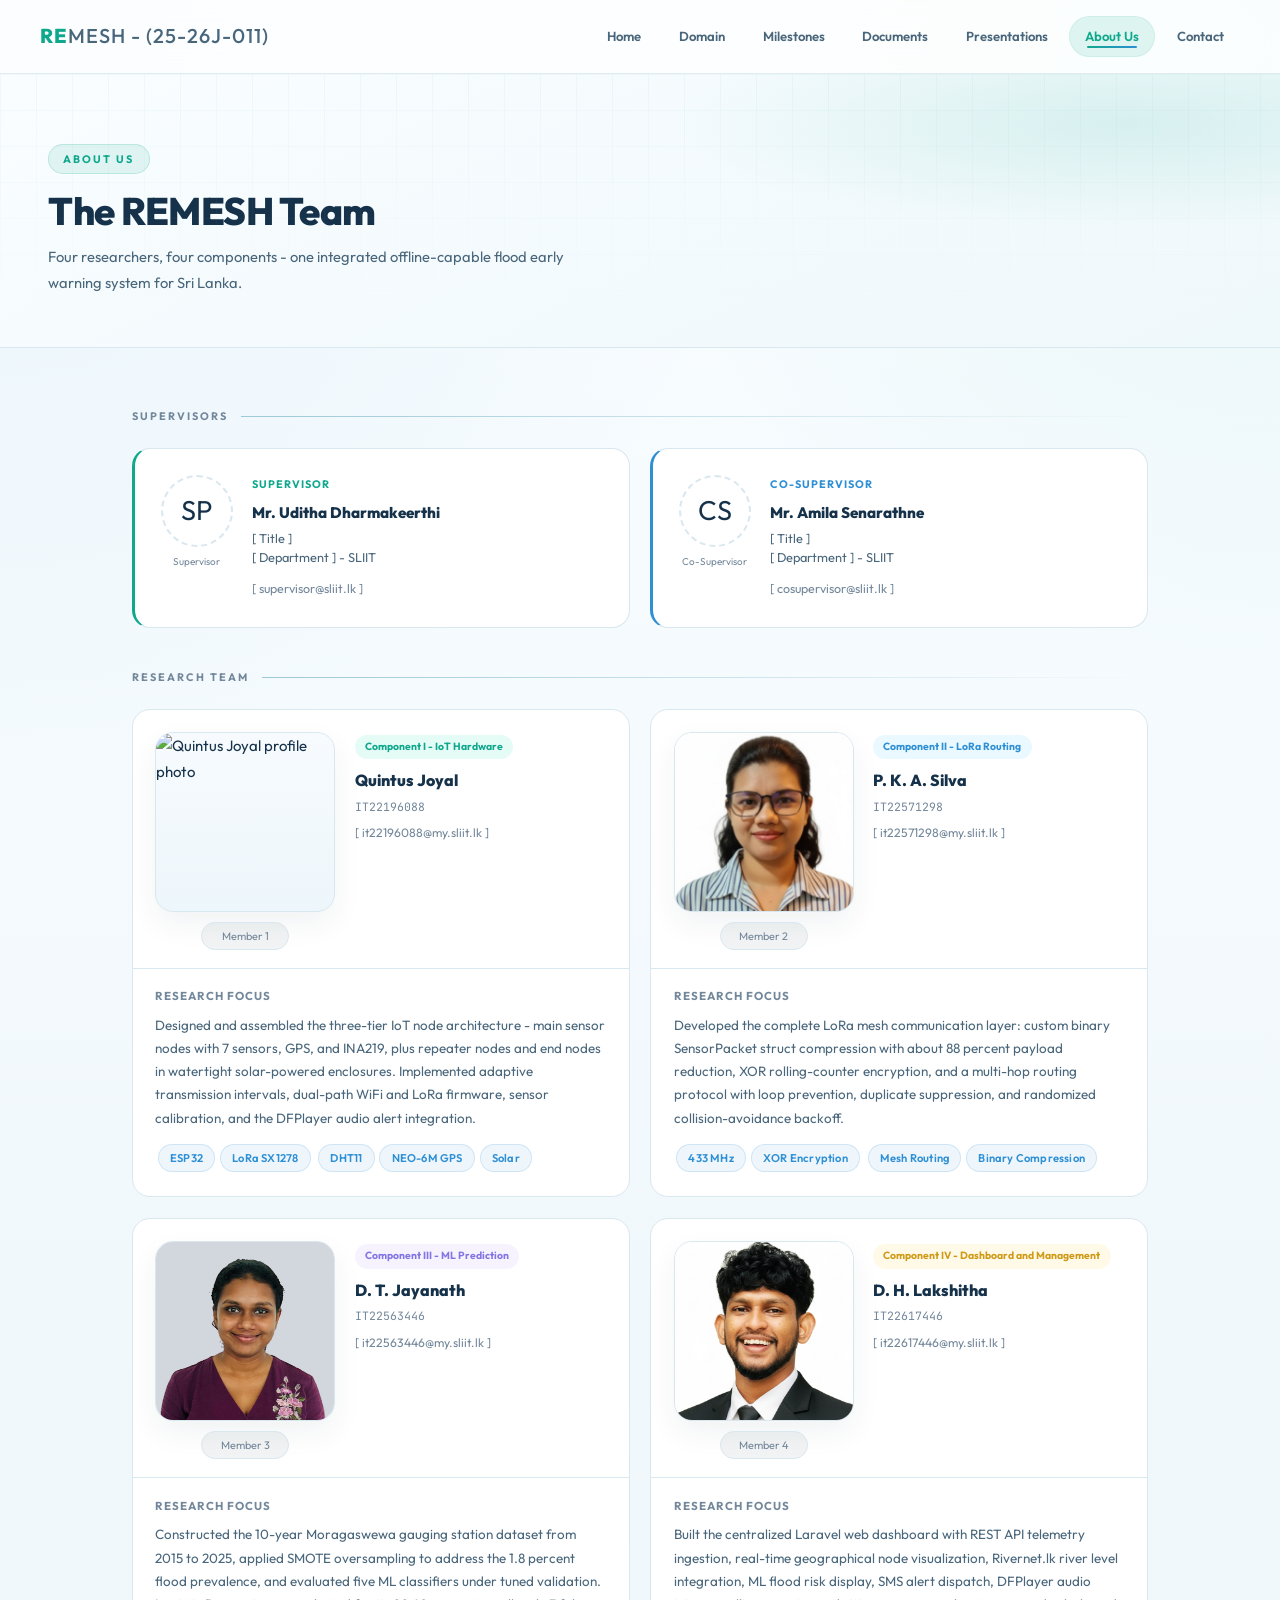
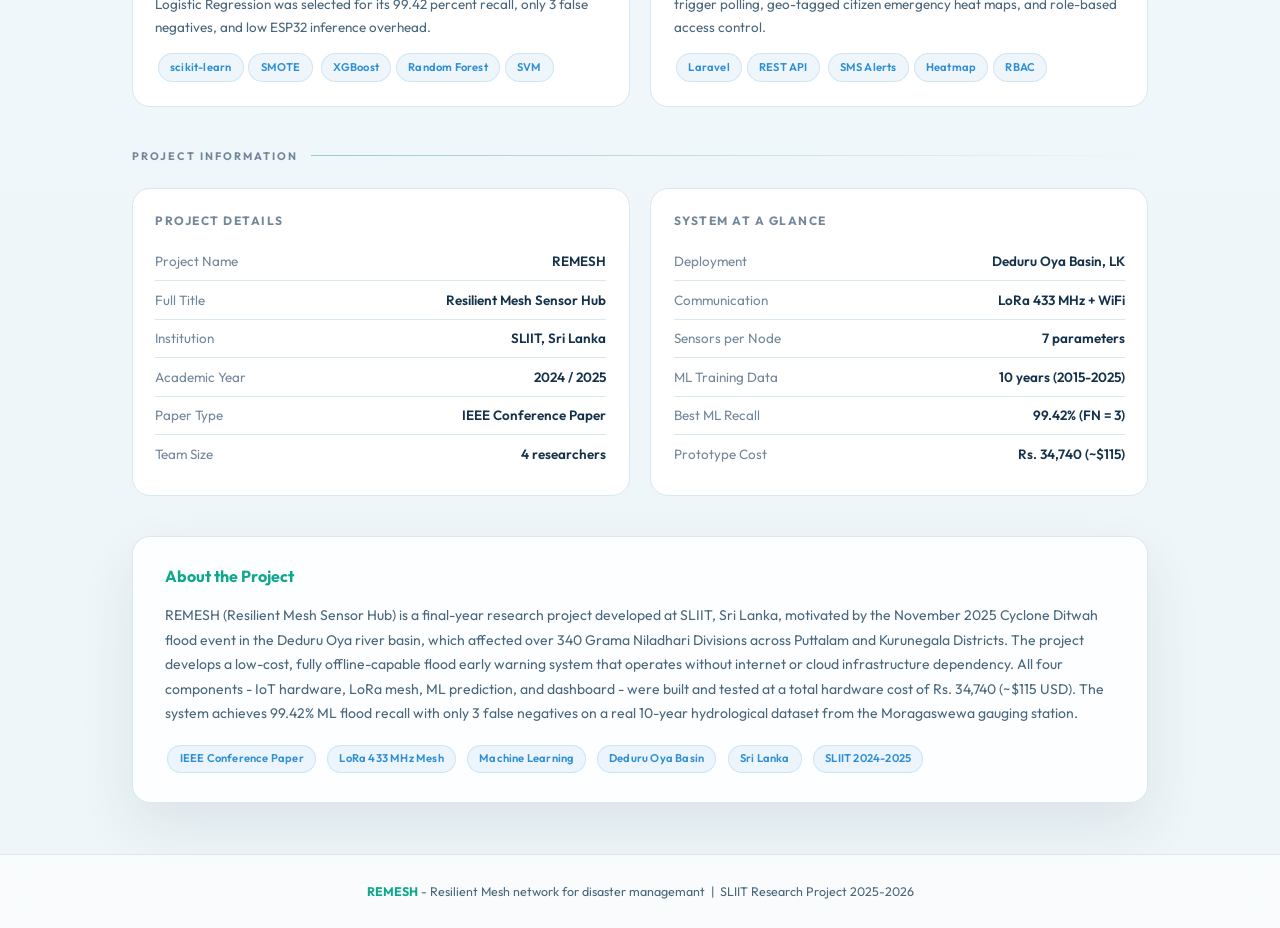
==== commit a79eabbc: "v2" ====
--- a/about.html
+++ b/about.html
@@ -3,7 +3,7 @@
 <head>
 <meta charset="UTF-8"/>
 <meta name="viewport" content="width=device-width, initial-scale=1.0"/>
-<title>About Us — REMESH</title>
+<title>About Us - REMESH</title>
 <link rel="stylesheet" href="css/style.css"/>
 <style>
 .supervisor-grid {
@@ -41,13 +41,12 @@
   font-size: 0.68rem; font-weight: 700; letter-spacing: 1px;
   text-transform: uppercase; margin-bottom: 0.4rem;
 }
-.sup-card.primary   .sup-type { color: var(--teal); }
+.sup-card.primary .sup-type { color: var(--teal); }
 .sup-card.secondary .sup-type { color: var(--cyan); }
 .sup-info .sup-dept { font-size: 0.8rem; color: var(--text2); margin-bottom: 0.5rem; line-height: 1.5; }
 .sup-info a { font-size: 0.78rem; color: var(--muted); text-decoration: none; }
 .sup-info a:hover { color: var(--teal); }
 
-/* TEAM GRID */
 .team-grid {
   display: grid; grid-template-columns: repeat(2, 1fr); gap: 1.3rem;
   margin-bottom: 2.5rem;
@@ -67,14 +66,39 @@
 }
 
 .member-avatar {
-  width: 76px; height: 76px; flex-shrink: 0;
-  border-radius: var(--radius2);
-  background: var(--panel); border: 2px dashed var(--border);
-  display: flex; flex-direction: column;
-  align-items: center; justify-content: center;
-  font-size: 1.6rem; gap: 0.3rem;
-}
-.member-avatar .av-label { font-size: 0.58rem; color: var(--muted); }
+  width: 180px; flex-shrink: 0;
+  display: flex;
+  flex-direction: column;
+  align-items: center;
+  gap: 0.6rem;
+}
+
+.member-photo {
+  width: 180px; height: 180px;
+  border-radius: 18px;
+  overflow: hidden;
+  background: linear-gradient(180deg, #f7fbfe, #edf6fb);
+  border: 1px solid var(--border);
+  box-shadow: var(--shadow-soft);
+}
+
+.member-photo img {
+  width: 100%;
+  height: 100%;
+  object-fit: cover;
+  display: block;
+}
+
+.member-avatar .av-label {
+  font-size: 0.68rem;
+  color: var(--muted);
+  text-align: center;
+  padding: 0.24rem 0.65rem;
+  border-radius: 999px;
+  background: rgba(21, 50, 74, 0.06);
+  border: 1px solid var(--border);
+  min-width: 88px;
+}
 
 .member-meta { flex: 1; }
 .member-meta .comp-badge {
@@ -104,7 +128,6 @@
 .member-body p { font-size: 0.84rem; color: var(--text2); line-height: 1.72; }
 .member-body .tags { margin-top: 0.7rem; }
 
-/* project info */
 .project-info {
   display: grid; grid-template-columns: 1fr 1fr; gap: 1.3rem; margin-bottom: 2.5rem;
 }
@@ -131,6 +154,8 @@
   .supervisor-grid { grid-template-columns: 1fr; }
   .team-grid { grid-template-columns: 1fr; }
   .project-info { grid-template-columns: 1fr; }
+  .member-top { flex-direction: column; align-items: center; text-align: center; }
+  .member-meta { width: 100%; }
 }
 </style>
 </head>
@@ -153,66 +178,63 @@
 <div class="page-header">
   <div class="tag">About Us</div>
   <h1>The REMESH Team</h1>
-  <p>Four researchers, four components — one integrated offline-capable flood early warning system for Sri Lanka.</p>
+  <p>Four researchers, four components - one integrated offline-capable flood early warning system for Sri Lanka.</p>
 </div>
 
 <div class="container">
 
-  <!-- ── SUPERVISORS ── -->
   <div class="section-title">Supervisors</div>
   <div class="supervisor-grid">
 
-    <!-- Supervisor -->
     <div class="sup-card primary">
       <div class="sup-avatar-wrap">
-        <div class="sup-avatar">👨‍🏫</div>
+        <div class="sup-avatar">SP</div>
         <div class="sup-avatar-label">Supervisor</div>
       </div>
       <div class="sup-info">
         <div class="sup-type">Supervisor</div>
-        <h3>Mr.Uditha Dharmakeerthi</h3>
-        <div class="sup-dept">[ Title ]<br/>[ Department ] — SLIIT</div>
-        <a href="mailto:supervisor@sliit.lk">✉ [ supervisor@sliit.lk ]</a>
-      </div>
-    </div>
-
-    <!-- Co-Supervisor -->
+        <h3>Mr. Uditha Dharmakeerthi</h3>
+        <div class="sup-dept">[ Title ]<br/>[ Department ] - SLIIT</div>
+        <a href="mailto:supervisor@sliit.lk">[ supervisor@sliit.lk ]</a>
+      </div>
+    </div>
+
     <div class="sup-card secondary">
       <div class="sup-avatar-wrap">
-        <div class="sup-avatar">👩‍🏫</div>
+        <div class="sup-avatar">CS</div>
         <div class="sup-avatar-label">Co-Supervisor</div>
       </div>
       <div class="sup-info">
         <div class="sup-type">Co-Supervisor</div>
         <h3>Mr. Amila Senarathne</h3>
-        <div class="sup-dept">[ Title ]<br/>[ Department ] — SLIIT</div>
-        <a href="mailto:cosupervisor@sliit.lk">✉ [ cosupervisor@sliit.lk ]</a>
+        <div class="sup-dept">[ Title ]<br/>[ Department ] - SLIIT</div>
+        <a href="mailto:cosupervisor@sliit.lk">[ cosupervisor@sliit.lk ]</a>
       </div>
     </div>
 
   </div>
 
-  <!-- ── TEAM ── -->
   <div class="section-title">Research Team</div>
   <div class="team-grid">
 
-    <!-- Member 1 — Hardware -->
     <div class="member-card">
       <div class="member-top">
         <div class="member-avatar">
-          👤
+          <div class="member-photo">
+            <img src="images/team/member-1.jpg" alt="Quintus Joyal profile photo"/>
+          </div>
           <div class="av-label">Member 1</div>
         </div>
         <div class="member-meta">
-          <div class="comp-badge" style="background:rgba(0,212,170,0.1);color:var(--teal);">⚙️ Component I — IoT Hardware</div>
-          <h3>Quintus Joyal​</h3>
+          <div class="comp-badge" style="background:rgba(0,212,170,0.1);color:var(--teal);">Component I - IoT Hardware</div>
+          <h3>Quintus Joyal</h3>
           <span class="id">IT22196088</span>
-          <a href="mailto:it22196088@my.sliit.lk">✉ [ it22196088@my.sliit.lk ]</a>
+          <a href="mailto:it22196088@my.sliit.lk">[ it22196088@my.sliit.lk ]</a>
         </div>
       </div>
       <div class="member-body">
         <div class="focus-title">Research Focus</div>
-        <p>Designed and assembled the three-tier IoT node architecture — main sensor nodes (7 sensors, GPS, INA219), repeater nodes, and end nodes — in watertight solar-powered enclosures. Implemented adaptive transmission intervals, dual-path WiFi/LoRa firmware, sensor calibration, and the DFPlayer audio alert integration.</p>
+        <p>Designed and assembled the three-tier IoT node architecture - main sensor nodes with 7 sensors, GPS, and INA219, plus repeater nodes and end nodes in watertight solar-powered enclosures. Implemented adaptive transmission intervals, dual-path WiFi and LoRa firmware, sensor calibration, and the DFPlayer audio alert integration.</p>
         <div class="tags">
           <span class="tech-tag">ESP32</span><span class="tech-tag">LoRa SX1278</span>
           <span class="tech-tag">DHT11</span><span class="tech-tag">NEO-6M GPS</span><span class="tech-tag">Solar</span>
@@ -220,23 +242,24 @@
       </div>
     </div>
 
-    <!-- Member 2 — LoRa -->
     <div class="member-card">
       <div class="member-top">
         <div class="member-avatar">
-          👤
+          <div class="member-photo">
+            <img src="images/Kashmira.jpeg" alt="P. K. A. Silva profile photo"/>
+          </div>
           <div class="av-label">Member 2</div>
         </div>
         <div class="member-meta">
-          <div class="comp-badge" style="background:rgba(56,189,248,0.1);color:var(--cyan);">📡 Component II — LoRa Routing</div>
+          <div class="comp-badge" style="background:rgba(56,189,248,0.1);color:var(--cyan);">Component II - LoRa Routing</div>
           <h3>P. K. A. Silva</h3>
           <span class="id">IT22571298</span>
-          <a href="mailto:it22571298@my.sliit.lk">✉ [ it22571298@my.sliit.lk ]</a>
+          <a href="mailto:it22571298@my.sliit.lk">[ it22571298@my.sliit.lk ]</a>
         </div>
       </div>
       <div class="member-body">
         <div class="focus-title">Research Focus</div>
-        <p>Developed the complete LoRa mesh communication layer: custom binary SensorPacket struct compression (~88% payload reduction), XOR rolling-counter encryption (C[i]=P[i]⊕K⊕n), and multi-hop routing protocol with loop prevention via hop-trail checking, duplicate suppression via 15-entry timestamp cache, and randomised 1.5–6 s collision-avoidance backoff.</p>
+        <p>Developed the complete LoRa mesh communication layer: custom binary SensorPacket struct compression with about 88 percent payload reduction, XOR rolling-counter encryption, and a multi-hop routing protocol with loop prevention, duplicate suppression, and randomized collision-avoidance backoff.</p>
         <div class="tags">
           <span class="tech-tag">433 MHz</span><span class="tech-tag">XOR Encryption</span>
           <span class="tech-tag">Mesh Routing</span><span class="tech-tag">Binary Compression</span>
@@ -244,23 +267,24 @@
       </div>
     </div>
 
-    <!-- Member 3 — ML -->
     <div class="member-card">
       <div class="member-top">
         <div class="member-avatar">
-          👤
+          <div class="member-photo">
+            <img src="images/dulaksha.png" alt="D. T. Jayanath profile photo"/>
+          </div>
           <div class="av-label">Member 3</div>
         </div>
         <div class="member-meta">
-          <div class="comp-badge" style="background:rgba(167,139,250,0.1);color:var(--purple);">🤖 Component III — ML Prediction</div>
+          <div class="comp-badge" style="background:rgba(167,139,250,0.1);color:var(--purple);">Component III - ML Prediction</div>
           <h3>D. T. Jayanath</h3>
           <span class="id">IT22563446</span>
-          <a href="mailto:it22563446@my.sliit.lk">✉ [ it22563446@my.sliit.lk ]</a>
+          <a href="mailto:it22563446@my.sliit.lk">[ it22563446@my.sliit.lk ]</a>
         </div>
       </div>
       <div class="member-body">
         <div class="focus-title">Research Focus</div>
-        <p>Constructed the 10-year Moragaswewa gauging station dataset (2015–2025, 4,383 records, 11 features), applied SMOTE oversampling to address 1.8% flood prevalence, and evaluated five ML classifiers under 5-fold GridSearchCV tuning. Logistic Regression selected — highest recall (99.42%), FN = 3 on 1,096-record test set, minimal ESP32 inference overhead.</p>
+        <p>Constructed the 10-year Moragaswewa gauging station dataset from 2015 to 2025, applied SMOTE oversampling to address the 1.8 percent flood prevalence, and evaluated five ML classifiers under tuned validation. Logistic Regression was selected for its 99.42 percent recall, only 3 false negatives, and low ESP32 inference overhead.</p>
         <div class="tags">
           <span class="tech-tag">scikit-learn</span><span class="tech-tag">SMOTE</span>
           <span class="tech-tag">XGBoost</span><span class="tech-tag">Random Forest</span><span class="tech-tag">SVM</span>
@@ -268,23 +292,24 @@
       </div>
     </div>
 
-    <!-- Member 4 — Dashboard -->
     <div class="member-card">
       <div class="member-top">
         <div class="member-avatar">
-          👤
+          <div class="member-photo">
+            <img src="images/Lakshitha.png" alt="D. H. Lakshitha profile photo"/>
+          </div>
           <div class="av-label">Member 4</div>
         </div>
         <div class="member-meta">
-          <div class="comp-badge" style="background:rgba(251,191,36,0.1);color:var(--amber);">📊 Component IV — Dashboard & Management</div>
+          <div class="comp-badge" style="background:rgba(251,191,36,0.1);color:var(--amber);">Component IV - Dashboard and Management</div>
           <h3>D. H. Lakshitha</h3>
           <span class="id">IT22617446</span>
-          <a href="mailto:it22617446@my.sliit.lk">✉ [ it22617446@my.sliit.lk ]</a>
+          <a href="mailto:it22617446@my.sliit.lk">[ it22617446@my.sliit.lk ]</a>
         </div>
       </div>
       <div class="member-body">
         <div class="focus-title">Research Focus</div>
-        <p>Built the centralised Laravel web dashboard — REST API for telemetry ingestion (with full LoRa hop trail), real-time geographical node visualisation, Rivernet.lk live river level integration, ML flood risk display (Low/Moderate/High/Critical), SMS alert dispatch, DFPlayer audio trigger polling, geo-tagged citizen emergency heat map, and role-based access control.</p>
+        <p>Built the centralized Laravel web dashboard with REST API telemetry ingestion, real-time geographical node visualization, Rivernet.lk river level integration, ML flood risk display, SMS alert dispatch, DFPlayer audio trigger polling, geo-tagged citizen emergency heat maps, and role-based access control.</p>
         <div class="tags">
           <span class="tech-tag">Laravel</span><span class="tech-tag">REST API</span>
           <span class="tech-tag">SMS Alerts</span><span class="tech-tag">Heatmap</span><span class="tech-tag">RBAC</span>
@@ -294,7 +319,6 @@
 
   </div>
 
-  <!-- ── PROJECT INFO ── -->
   <div class="section-title">Project Information</div>
   <div class="project-info">
     <div class="info-card">
@@ -311,22 +335,21 @@
       <div class="info-row"><span class="key">Deployment</span><span class="val">Deduru Oya Basin, LK</span></div>
       <div class="info-row"><span class="key">Communication</span><span class="val">LoRa 433 MHz + WiFi</span></div>
       <div class="info-row"><span class="key">Sensors per Node</span><span class="val">7 parameters</span></div>
-      <div class="info-row"><span class="key">ML Training Data</span><span class="val">10 years (2015–2025)</span></div>
+      <div class="info-row"><span class="key">ML Training Data</span><span class="val">10 years (2015-2025)</span></div>
       <div class="info-row"><span class="key">Best ML Recall</span><span class="val">99.42% (FN = 3)</span></div>
       <div class="info-row"><span class="key">Prototype Cost</span><span class="val">Rs. 34,740 (~$115)</span></div>
     </div>
   </div>
 
-  <!-- About project -->
   <div class="card">
     <h2>About the Project</h2>
     <p>
       REMESH (Resilient Mesh Sensor Hub) is a final-year research project developed at SLIIT, Sri Lanka,
-      motivated by the November 2025 Cyclone Ditwah flood event in the Deduru Oya river basin — which
+      motivated by the November 2025 Cyclone Ditwah flood event in the Deduru Oya river basin, which
       affected over 340 Grama Niladhari Divisions across Puttalam and Kurunegala Districts.
       The project develops a low-cost, fully offline-capable flood early warning system that operates
-      without internet or cloud infrastructure dependency. All four components — IoT hardware, LoRa
-      mesh, ML prediction, and dashboard — were lab-built and tested at a total hardware cost of
+      without internet or cloud infrastructure dependency. All four components - IoT hardware, LoRa
+      mesh, ML prediction, and dashboard - were built and tested at a total hardware cost of
       Rs. 34,740 (~$115 USD). The system achieves 99.42% ML flood recall with only 3 false negatives
       on a real 10-year hydrological dataset from the Moragaswewa gauging station.
     </p>
@@ -336,15 +359,16 @@
       <span class="tech-tag">Machine Learning</span>
       <span class="tech-tag">Deduru Oya Basin</span>
       <span class="tech-tag">Sri Lanka</span>
-      <span class="tech-tag">SLIIT 2024–2025</span>
+      <span class="tech-tag">SLIIT 2024-2025</span>
     </div>
   </div>
 
 </div>
 
 <footer>
-  <strong>REMESH</strong> — Resilient Mesh Sensor Hub &nbsp;|&nbsp; SLIIT Research Project 2024–2025
+  <strong>REMESH</strong> - Resilient Mesh network for disaster managemant &nbsp;|&nbsp; SLIIT Research Project 2025-2026
 </footer>
 <script src="js/main.js"></script>
 </body>
 </html>
+
--- a/css/style.css
+++ b/css/style.css
@@ -1,61 +1,197 @@
 @import url('https://fonts.googleapis.com/css2?family=Outfit:wght@300;400;500;600;700;800&family=JetBrains+Mono:wght@400;500&display=swap');
 
 :root {
-  --navy:    #040d1a;
-  --deep:    #071020;
-  --panel:   #0a1628;
-  --card:    #0d1d35;
-  --card2:   #102040;
-  --border:  #1a3050;
-  --border2: #234570;
-  --teal:    #00d4aa;
-  --teal2:   #00b391;
-  --cyan:    #38bdf8;
-  --amber:   #fbbf24;
-  --red:     #f87171;
-  --purple:  #a78bfa;
-  --green:   #34d399;
-  --text:    #dce8f5;
-  --text2:   #aac0d8;
-  --muted:   #6b8aaa;
+  --navy:    #f5fbff;
+  --deep:    #edf6fb;
+  --panel:   #ffffff;
+  --card:    #ffffff;
+  --card2:   #f4fbff;
+  --border:  #d9e7ef;
+  --border2: #9dc9d7;
+  --teal:    #0fa88d;
+  --teal2:   #0a8f78;
+  --cyan:    #2e8fd4;
+  --amber:   #cf9a16;
+  --red:     #d96f6f;
+  --purple:  #8375e3;
+  --green:   #28b580;
+  --text:    #15324a;
+  --text2:   #49667b;
+  --muted:   #73879a;
   --font-head: 'Outfit', sans-serif;
   --font-body: 'Outfit', sans-serif;
   --font-mono: 'JetBrains Mono', monospace;
-  --radius:  12px;
-  --radius2: 8px;
-  --shadow:  0 8px 40px rgba(0,0,0,0.5);
+  --radius:  18px;
+  --radius2: 12px;
+  --shadow:  0 22px 55px rgba(21, 50, 74, 0.09);
+  --shadow-soft: 0 12px 30px rgba(21, 50, 74, 0.06);
 }
 
 *,*::before,*::after{margin:0;padding:0;box-sizing:border-box;}
 html{scroll-behavior:smooth;font-size:16px;}
-body{background:var(--navy);color:var(--text);font-family:var(--font-body);font-size:0.9375rem;line-height:1.72;-webkit-font-smoothing:antialiased;}
+body{
+  background:
+    radial-gradient(circle at top left, rgba(46,143,212,0.08), transparent 28%),
+    radial-gradient(circle at top right, rgba(15,168,141,0.08), transparent 24%),
+    linear-gradient(180deg, #f9fdff 0%, #f1f8fc 52%, #eef5f8 100%);
+  color:var(--text);
+  font-family:var(--font-body);
+  font-size:0.9375rem;
+  line-height:1.72;
+  -webkit-font-smoothing:antialiased;
+}
 
 /* NAV */
-nav{position:sticky;top:0;z-index:100;background:rgba(4,13,26,0.95);backdrop-filter:blur(18px);border-bottom:1px solid var(--border);display:flex;align-items:center;justify-content:space-between;padding:0 2.5rem;height:58px;}
-.nav-logo{font-family:var(--font-head);font-weight:800;font-size:1.25rem;color:var(--teal);letter-spacing:1px;text-decoration:none;}
-.nav-logo span{color:var(--text2);font-weight:400;}
-nav ul{list-style:none;display:flex;gap:0.2rem;}
-nav ul li a{display:block;padding:0.4rem 0.9rem;font-size:0.8rem;font-weight:500;color:var(--muted);text-decoration:none;border-radius:7px;transition:all 0.18s;}
-nav ul li a:hover,nav ul li a.active{color:var(--teal);background:rgba(0,212,170,0.08);}
-.hamburger{display:none;flex-direction:column;gap:5px;cursor:pointer;}
-.hamburger span{display:block;width:22px;height:2px;background:var(--muted);border-radius:2px;transition:0.3s;}
+nav{
+  position:sticky;
+  top:0;
+  z-index:100;
+  background:rgba(255,255,255,0.8);
+  backdrop-filter:blur(18px);
+  border-bottom:1px solid rgba(217,231,239,0.8);
+  display:flex;
+  align-items:center;
+  justify-content:space-between;
+  padding:0 2.5rem;
+  height:74px;
+  transition:box-shadow 0.25s ease, background 0.25s ease, border-color 0.25s ease;
+}
+nav.scrolled{
+  box-shadow:0 12px 30px rgba(21,50,74,0.08);
+  background:rgba(255,255,255,0.92);
+  border-color:rgba(157,201,215,0.7);
+}
+.nav-logo{
+  font-family:var(--font-head);
+  font-weight:800;
+  font-size:1.25rem;
+  color:var(--teal);
+  letter-spacing:1px;
+  text-decoration:none;
+}
+.nav-logo span{color:var(--text2);font-weight:500;}
+nav ul{list-style:none;display:flex;gap:0.35rem;align-items:center;}
+nav ul li a{
+  position:relative;
+  display:block;
+  padding:0.58rem 1rem;
+  font-size:0.82rem;
+  font-weight:600;
+  color:var(--text2);
+  text-decoration:none;
+  border-radius:999px;
+  transition:color 0.22s ease, background 0.22s ease, transform 0.22s ease, box-shadow 0.22s ease;
+}
+nav ul li a::after{
+  content:'';
+  position:absolute;
+  left:18px;
+  right:18px;
+  bottom:9px;
+  height:2px;
+  border-radius:999px;
+  background:linear-gradient(90deg, var(--teal), var(--cyan));
+  transform:scaleX(0);
+  transform-origin:center;
+  transition:transform 0.24s ease;
+}
+nav ul li a:hover{
+  color:var(--text);
+  background:rgba(15,168,141,0.08);
+  transform:translateY(-1px);
+}
+nav ul li a:hover::after,
+nav ul li a.active::after{transform:scaleX(1);}
+nav ul li a.active{
+  color:var(--teal);
+  background:rgba(15,168,141,0.12);
+  box-shadow:inset 0 0 0 1px rgba(15,168,141,0.08);
+}
+.hamburger{display:none;flex-direction:column;gap:5px;cursor:pointer;padding:0.35rem;}
+.hamburger span{
+  display:block;
+  width:24px;
+  height:2px;
+  background:var(--text2);
+  border-radius:2px;
+  transition:transform 0.28s ease, opacity 0.22s ease, background 0.22s ease;
+}
+nav.menu-open .hamburger span:nth-child(1){transform:translateY(7px) rotate(45deg);}
+nav.menu-open .hamburger span:nth-child(2){opacity:0;}
+nav.menu-open .hamburger span:nth-child(3){transform:translateY(-7px) rotate(-45deg);}
 
 /* PAGE HEADER */
-.page-header{background:linear-gradient(160deg,var(--deep) 0%,var(--panel) 100%);border-bottom:1px solid var(--border);padding:4rem 3rem 3rem;position:relative;overflow:hidden;}
-.page-header::before{content:'';position:absolute;inset:0;background:radial-gradient(ellipse 55% 60% at 90% 20%,rgba(0,212,170,0.06) 0%,transparent 65%);pointer-events:none;}
-.page-header .tag{display:inline-block;font-size:0.68rem;font-weight:700;letter-spacing:2px;text-transform:uppercase;color:var(--teal);background:rgba(0,212,170,0.08);border:1px solid rgba(0,212,170,0.18);border-radius:20px;padding:0.28rem 0.9rem;margin-bottom:1rem;}
-.page-header h1{font-family:var(--font-head);font-size:clamp(1.7rem,3vw,2.5rem);font-weight:800;line-height:1.15;color:var(--text);margin-bottom:0.7rem;letter-spacing:-0.5px;}
-.page-header p{color:var(--muted);font-size:0.92rem;max-width:560px;line-height:1.75;}
+.page-header{
+  background:
+    radial-gradient(ellipse 55% 60% at 88% 18%, rgba(15,168,141,0.12) 0%, transparent 65%),
+    linear-gradient(155deg, #f9fdff 0%, #eff8fb 100%);
+  border-bottom:1px solid var(--border);
+  padding:4.4rem 3rem 3.2rem;
+  position:relative;
+  overflow:hidden;
+}
+.page-header::before{
+  content:'';
+  position:absolute;
+  inset:0;
+  background:
+    linear-gradient(rgba(157,201,215,0.18) 1px, transparent 1px),
+    linear-gradient(90deg, rgba(157,201,215,0.18) 1px, transparent 1px);
+  background-size:36px 36px;
+  mask-image:linear-gradient(180deg, rgba(0,0,0,0.55), transparent 85%);
+  pointer-events:none;
+}
+.page-header .tag{
+  display:inline-block;
+  font-size:0.68rem;
+  font-weight:700;
+  letter-spacing:2px;
+  text-transform:uppercase;
+  color:var(--teal);
+  background:rgba(15,168,141,0.1);
+  border:1px solid rgba(15,168,141,0.18);
+  border-radius:20px;
+  padding:0.28rem 0.9rem;
+  margin-bottom:1rem;
+}
+.page-header h1{
+  font-family:var(--font-head);
+  font-size:clamp(1.9rem,3vw,2.7rem);
+  font-weight:800;
+  line-height:1.12;
+  color:var(--text);
+  margin-bottom:0.7rem;
+  letter-spacing:-0.5px;
+}
+.page-header p{color:var(--text2);font-size:0.92rem;max-width:560px;line-height:1.75;}
 
 /* CONTAINER */
-.container{max-width:1080px;margin:0 auto;padding:3rem 2rem;}
+.container{max-width:1080px;margin:0 auto;padding:3.2rem 2rem;}
 
 /* SECTION TITLE */
-.section-title{font-family:var(--font-head);font-size:0.68rem;font-weight:700;letter-spacing:2px;text-transform:uppercase;color:var(--muted);display:flex;align-items:center;gap:0.8rem;margin-bottom:1.4rem;margin-top:0.5rem;}
-.section-title::after{content:'';flex:1;height:1px;background:var(--border);}
+.section-title{
+  font-family:var(--font-head);
+  font-size:0.68rem;
+  font-weight:700;
+  letter-spacing:2px;
+  text-transform:uppercase;
+  color:var(--muted);
+  display:flex;
+  align-items:center;
+  gap:0.8rem;
+  margin-bottom:1.4rem;
+  margin-top:0.5rem;
+}
+.section-title::after{content:'';flex:1;height:1px;background:linear-gradient(90deg, var(--border2), transparent);}
 
 /* CARD */
-.card{background:var(--card);border:1px solid var(--border);border-radius:var(--radius);padding:1.6rem 2rem;box-shadow:var(--shadow);}
+.card{
+  background:rgba(255,255,255,0.88);
+  border:1px solid rgba(217,231,239,0.95);
+  border-radius:var(--radius);
+  padding:1.6rem 2rem;
+  box-shadow:var(--shadow);
+}
 .card h2{font-family:var(--font-head);font-size:1rem;font-weight:700;color:var(--teal);margin-bottom:0.8rem;}
 .card p{color:var(--text2);font-size:0.875rem;line-height:1.75;}
 
@@ -65,56 +201,105 @@
 .grid-4{display:grid;grid-template-columns:repeat(4,1fr);gap:1.2rem;}
 
 /* STAT CARD */
-.stat-card{background:var(--card);border:1px solid var(--border);border-radius:var(--radius);padding:1.4rem 1.2rem;text-align:center;transition:border-color 0.2s,transform 0.2s;}
-.stat-card:hover{border-color:var(--teal);transform:translateY(-2px);}
+.stat-card{
+  background:linear-gradient(180deg, rgba(255,255,255,0.94), rgba(246,251,255,0.92));
+  border:1px solid var(--border);
+  border-radius:var(--radius);
+  padding:1.4rem 1.2rem;
+  text-align:center;
+  transition:border-color 0.22s ease,transform 0.22s ease,box-shadow 0.22s ease;
+  box-shadow:var(--shadow-soft);
+}
+.stat-card:hover{border-color:rgba(15,168,141,0.38);transform:translateY(-4px);box-shadow:var(--shadow);}
 .stat-card .num{font-family:var(--font-head);font-weight:800;font-size:2rem;color:var(--teal);line-height:1.1;margin-bottom:0.35rem;letter-spacing:-0.5px;}
-.stat-card .desc{font-size:0.78rem;color:var(--muted);line-height:1.5;}
+.stat-card .desc{font-size:0.78rem;color:var(--text2);line-height:1.5;}
 
 /* STAT PILL */
-.stat-pill{display:flex;align-items:center;gap:0.9rem;background:var(--panel);border:1px solid var(--border);border-radius:var(--radius2);padding:1rem 1.2rem;}
-.stat-pill .icon{width:38px;height:38px;border-radius:9px;display:flex;align-items:center;justify-content:center;font-size:1.05rem;flex-shrink:0;}
+.stat-pill{
+  display:flex;
+  align-items:center;
+  gap:0.9rem;
+  background:rgba(255,255,255,0.84);
+  border:1px solid var(--border);
+  border-radius:var(--radius2);
+  padding:1rem 1.2rem;
+  box-shadow:var(--shadow-soft);
+}
+.stat-pill .icon{width:38px;height:38px;border-radius:11px;display:flex;align-items:center;justify-content:center;font-size:1.05rem;flex-shrink:0;}
 .stat-pill .val{font-family:var(--font-head);font-size:1.15rem;font-weight:800;color:var(--teal);line-height:1.1;letter-spacing:-0.3px;}
-.stat-pill .lbl{font-size:0.72rem;color:var(--muted);margin-top:2px;}
+.stat-pill .lbl{font-size:0.72rem;color:var(--text2);margin-top:2px;}
 
 /* PLACEHOLDER */
-.img-placeholder{background:var(--panel);border:2px dashed var(--border);border-radius:var(--radius);display:flex;flex-direction:column;align-items:center;justify-content:center;color:var(--muted);font-size:0.78rem;text-align:center;gap:0.5rem;min-height:180px;}
-.img-placeholder .ph-icon{font-size:2rem;opacity:0.3;}
+.img-placeholder{
+  background:rgba(255,255,255,0.75);
+  border:2px dashed var(--border2);
+  border-radius:var(--radius);
+  display:flex;
+  flex-direction:column;
+  align-items:center;
+  justify-content:center;
+  color:var(--muted);
+  font-size:0.78rem;
+  text-align:center;
+  gap:0.5rem;
+  min-height:180px;
+}
+.img-placeholder .ph-icon{font-size:2rem;opacity:0.35;}
 
 /* DOC LINK */
-.doc-link{display:flex;align-items:center;gap:1rem;background:var(--panel);border:1px solid var(--border);border-radius:var(--radius2);padding:1rem 1.2rem;text-decoration:none;transition:all 0.18s;cursor:pointer;}
-.doc-link:hover{border-color:var(--teal);background:rgba(0,212,170,0.03);}
-.doc-link .doc-icon{width:40px;height:40px;border-radius:9px;background:rgba(0,212,170,0.08);display:flex;align-items:center;justify-content:center;font-size:1.1rem;flex-shrink:0;}
+.doc-link{
+  display:flex;
+  align-items:center;
+  gap:1rem;
+  background:rgba(255,255,255,0.85);
+  border:1px solid var(--border);
+  border-radius:var(--radius2);
+  padding:1rem 1.2rem;
+  text-decoration:none;
+  transition:all 0.2s ease;
+  cursor:pointer;
+  box-shadow:var(--shadow-soft);
+}
+.doc-link:hover{border-color:rgba(15,168,141,0.38);background:rgba(255,255,255,0.98);transform:translateY(-2px);}
+.doc-link .doc-icon{width:40px;height:40px;border-radius:11px;background:rgba(15,168,141,0.1);display:flex;align-items:center;justify-content:center;font-size:1.1rem;flex-shrink:0;}
 .doc-link .doc-name{font-family:var(--font-head);font-weight:600;font-size:0.875rem;color:var(--text);}
 .doc-link .doc-meta{font-size:0.75rem;color:var(--muted);margin-top:2px;}
 .doc-link .doc-badge{margin-left:auto;font-size:0.68rem;padding:0.22rem 0.65rem;border-radius:20px;font-weight:700;flex-shrink:0;}
-.badge-ready{background:rgba(0,212,170,0.1);color:var(--teal);}
-.badge-pending{background:rgba(251,191,36,0.1);color:var(--amber);}
+.badge-ready{background:rgba(15,168,141,0.12);color:var(--teal);}
+.badge-pending{background:rgba(207,154,22,0.12);color:var(--amber);}
 
 /* TECH TAG */
-.tech-tag{display:inline-block;font-size:0.7rem;font-weight:600;padding:0.22rem 0.7rem;border-radius:20px;background:rgba(56,189,248,0.08);color:var(--cyan);border:1px solid rgba(56,189,248,0.18);margin:0.2rem 0.15rem;letter-spacing:0.2px;}
+.tech-tag{display:inline-block;font-size:0.7rem;font-weight:600;padding:0.22rem 0.7rem;border-radius:20px;background:rgba(46,143,212,0.08);color:var(--cyan);border:1px solid rgba(46,143,212,0.16);margin:0.2rem 0.15rem;letter-spacing:0.2px;}
 
 /* MILESTONE */
-.milestone-item{background:var(--card);border:1px solid var(--border);border-radius:var(--radius);overflow:hidden;margin-bottom:0.9rem;}
-.milestone-head{display:flex;align-items:center;gap:1rem;padding:1.1rem 1.5rem;cursor:pointer;transition:background 0.18s;}
-.milestone-head:hover{background:rgba(255,255,255,0.015);}
+.milestone-item{
+  background:rgba(255,255,255,0.88);
+  border:1px solid var(--border);
+  border-radius:var(--radius);
+  overflow:hidden;
+  margin-bottom:0.9rem;
+  box-shadow:var(--shadow-soft);
+}
+.milestone-head{display:flex;align-items:center;gap:1rem;padding:1.1rem 1.5rem;cursor:pointer;transition:background 0.2s ease;}
+.milestone-head:hover{background:rgba(15,168,141,0.05);}
 .milestone-num{font-family:var(--font-head);font-weight:800;font-size:0.9rem;color:var(--teal);width:28px;flex-shrink:0;}
 .milestone-title{font-family:var(--font-head);font-weight:600;font-size:0.9rem;color:var(--text);flex:1;}
 .milestone-date{font-size:0.73rem;color:var(--muted);}
 .milestone-status{font-size:0.68rem;font-weight:700;padding:0.22rem 0.75rem;border-radius:20px;}
-.status-done{background:rgba(0,212,170,0.1);color:var(--teal);}
-.status-pending{background:rgba(251,191,36,0.1);color:var(--amber);}
-.status-upcoming{background:rgba(56,189,248,0.1);color:var(--cyan);}
+.status-done{background:rgba(15,168,141,0.12);color:var(--teal);}
+.status-pending{background:rgba(207,154,22,0.12);color:var(--amber);}
+.status-upcoming{background:rgba(46,143,212,0.12);color:var(--cyan);}
 .milestone-body{display:none;padding:0 1.5rem 1.3rem;border-top:1px solid var(--border);}
 .milestone-body.open{display:block;}
 .milestone-body p{color:var(--text2);font-size:0.86rem;margin-top:0.9rem;line-height:1.75;}
 .milestone-meta{display:flex;gap:2rem;margin-top:0.9rem;flex-wrap:wrap;}
 .milestone-meta span{font-size:0.78rem;color:var(--muted);}
 .milestone-meta strong{color:var(--text);}
-.marks-badge{display:inline-block;font-size:0.7rem;font-weight:700;background:rgba(56,189,248,0.08);color:var(--cyan);border:1px solid rgba(56,189,248,0.18);border-radius:20px;padding:0.2rem 0.65rem;}
+.marks-badge{display:inline-block;font-size:0.7rem;font-weight:700;background:rgba(46,143,212,0.08);color:var(--cyan);border:1px solid rgba(46,143,212,0.18);border-radius:20px;padding:0.2rem 0.65rem;}
 
 /* TEAM CARD */
-.team-card{background:var(--card);border:1px solid var(--border);border-radius:var(--radius);overflow:hidden;text-align:center;transition:transform 0.22s,border-color 0.22s;}
-.team-card:hover{transform:translateY(-4px);border-color:var(--teal);}
+.team-card{background:rgba(255,255,255,0.9);border:1px solid var(--border);border-radius:var(--radius);overflow:hidden;text-align:center;transition:transform 0.24s ease,border-color 0.24s ease,box-shadow 0.24s ease;box-shadow:var(--shadow-soft);}
+.team-card:hover{transform:translateY(-5px);border-color:rgba(15,168,141,0.38);box-shadow:var(--shadow);}
 .team-info{padding:1.2rem 1rem;}
 .team-info h3{font-family:var(--font-head);font-weight:700;font-size:0.9rem;color:var(--text);margin-bottom:0.2rem;}
 .team-info .role{font-size:0.72rem;color:var(--teal);font-weight:600;margin-bottom:0.6rem;}
@@ -124,88 +309,162 @@
 /* FORM */
 .form-group{margin-bottom:1.15rem;}
 .form-group label{display:block;font-size:0.78rem;font-weight:600;color:var(--text2);margin-bottom:0.4rem;}
-.form-group input,.form-group textarea,.form-group select{width:100%;background:var(--panel);border:1px solid var(--border);border-radius:var(--radius2);color:var(--text);font-family:var(--font-body);font-size:0.875rem;padding:0.75rem 1rem;outline:none;transition:border-color 0.18s;}
-.form-group input:focus,.form-group textarea:focus{border-color:var(--teal);}
+.form-group input,.form-group textarea,.form-group select{
+  width:100%;
+  background:rgba(255,255,255,0.92);
+  border:1px solid var(--border);
+  border-radius:var(--radius2);
+  color:var(--text);
+  font-family:var(--font-body);
+  font-size:0.875rem;
+  padding:0.75rem 1rem;
+  outline:none;
+  transition:border-color 0.18s ease, box-shadow 0.18s ease;
+}
+.form-group input:focus,.form-group textarea:focus,.form-group select:focus{
+  border-color:rgba(15,168,141,0.52);
+  box-shadow:0 0 0 4px rgba(15,168,141,0.1);
+}
 .form-group textarea{min-height:120px;resize:vertical;}
 
 /* BUTTONS */
-.btn{display:inline-flex;align-items:center;gap:0.5rem;font-family:var(--font-head);font-weight:700;font-size:0.85rem;letter-spacing:0.3px;padding:0.78rem 1.8rem;border-radius:var(--radius2);border:none;cursor:pointer;transition:all 0.2s;text-decoration:none;}
-.btn-primary{background:var(--teal);color:var(--navy);}
-.btn-primary:hover{background:var(--teal2);transform:translateY(-1px);}
-.btn-outline{display:inline-flex;align-items:center;gap:0.5rem;font-family:var(--font-head);font-weight:700;font-size:0.85rem;padding:0.78rem 1.6rem;border-radius:var(--radius2);border:1px solid rgba(0,212,170,0.3);color:var(--teal);background:transparent;cursor:pointer;text-decoration:none;transition:all 0.2s;}
-.btn-outline:hover{background:rgba(0,212,170,0.07);border-color:var(--teal);}
+.btn{display:inline-flex;align-items:center;gap:0.5rem;font-family:var(--font-head);font-weight:700;font-size:0.85rem;letter-spacing:0.3px;padding:0.82rem 1.8rem;border-radius:999px;border:none;cursor:pointer;transition:transform 0.22s ease, box-shadow 0.22s ease, background 0.22s ease, color 0.22s ease;text-decoration:none;}
+.btn-primary{background:linear-gradient(135deg, var(--teal), #17b89c);color:#f6fffd;box-shadow:0 14px 28px rgba(15,168,141,0.22);}
+.btn-primary:hover{background:linear-gradient(135deg, var(--teal2), var(--teal));transform:translateY(-2px);box-shadow:0 18px 34px rgba(15,168,141,0.26);}
+.btn-outline{display:inline-flex;align-items:center;gap:0.5rem;font-family:var(--font-head);font-weight:700;font-size:0.85rem;padding:0.8rem 1.6rem;border-radius:999px;border:1px solid rgba(15,168,141,0.28);color:var(--teal);background:rgba(255,255,255,0.72);cursor:pointer;text-decoration:none;transition:all 0.22s ease;box-shadow:var(--shadow-soft);}
+.btn-outline:hover{background:rgba(15,168,141,0.08);border-color:rgba(15,168,141,0.45);transform:translateY(-2px);}
 
 /* BOXES */
-.abstract-box{background:var(--panel);border:1px solid var(--border);border-left:3px solid var(--teal);border-radius:var(--radius);padding:1.7rem 2rem;margin-bottom:2.5rem;}
+.abstract-box{background:rgba(255,255,255,0.88);border:1px solid var(--border);border-left:4px solid var(--teal);border-radius:var(--radius);padding:1.7rem 2rem;margin-bottom:2.5rem;box-shadow:var(--shadow-soft);}
 .abstract-box .label{font-family:var(--font-head);font-weight:700;font-size:0.68rem;letter-spacing:2px;text-transform:uppercase;color:var(--teal);margin-bottom:0.65rem;}
 .abstract-box p{font-size:0.9rem;color:var(--text2);line-height:1.82;}
-.highlight-box{background:linear-gradient(135deg,rgba(0,212,170,0.05),rgba(56,189,248,0.03));border:1px solid rgba(0,212,170,0.18);border-radius:var(--radius);padding:1.7rem 2rem;margin-bottom:2rem;}
+.highlight-box{background:linear-gradient(135deg, rgba(15,168,141,0.07), rgba(46,143,212,0.05));border:1px solid rgba(15,168,141,0.2);border-radius:var(--radius);padding:1.7rem 2rem;margin-bottom:2rem;box-shadow:var(--shadow-soft);}
 .highlight-box h2{font-family:var(--font-head);font-weight:800;font-size:0.95rem;color:var(--teal);margin-bottom:0.7rem;}
 .highlight-box p{font-size:0.88rem;color:var(--text2);line-height:1.8;}
-.problem-box{background:rgba(248,113,113,0.03);border:1px solid rgba(248,113,113,0.18);border-left:3px solid var(--red);border-radius:var(--radius);padding:1.6rem 2rem;margin-bottom:2rem;}
+.problem-box{background:rgba(217,111,111,0.05);border:1px solid rgba(217,111,111,0.18);border-left:4px solid var(--red);border-radius:var(--radius);padding:1.6rem 2rem;margin-bottom:2rem;box-shadow:var(--shadow-soft);}
 .problem-box h2{font-family:var(--font-head);font-weight:700;color:var(--red);font-size:0.9rem;margin-bottom:0.6rem;}
 .problem-box p{font-size:0.88rem;color:var(--text2);line-height:1.8;}
 
 /* OBJ LIST */
 .obj-list{list-style:none;display:flex;flex-direction:column;gap:0.75rem;}
-.obj-list li{display:flex;align-items:flex-start;gap:0.9rem;background:var(--panel);border:1px solid var(--border);border-radius:var(--radius2);padding:0.95rem 1.2rem;font-size:0.875rem;color:var(--text2);line-height:1.72;}
-.obj-list li .obj-num{font-family:var(--font-head);font-weight:800;font-size:0.72rem;color:var(--teal);background:rgba(0,212,170,0.08);border-radius:20px;padding:0.18rem 0.55rem;flex-shrink:0;margin-top:3px;}
+.obj-list li{display:flex;align-items:flex-start;gap:0.9rem;background:rgba(255,255,255,0.82);border:1px solid var(--border);border-radius:var(--radius2);padding:0.95rem 1.2rem;font-size:0.875rem;color:var(--text2);line-height:1.72;box-shadow:var(--shadow-soft);}
+.obj-list li .obj-num{font-family:var(--font-head);font-weight:800;font-size:0.72rem;color:var(--teal);background:rgba(15,168,141,0.1);border-radius:20px;padding:0.18rem 0.55rem;flex-shrink:0;margin-top:3px;}
 
 /* LIT REF */
-.lit-ref{background:var(--panel);border:1px solid var(--border);border-radius:var(--radius2);padding:1.1rem 1.3rem;margin-bottom:0.75rem;}
+.lit-ref{background:rgba(255,255,255,0.85);border:1px solid var(--border);border-radius:var(--radius2);padding:1.1rem 1.3rem;margin-bottom:0.75rem;box-shadow:var(--shadow-soft);}
 .lit-ref .ref-title{font-family:var(--font-head);font-weight:700;font-size:0.875rem;color:var(--cyan);margin-bottom:0.35rem;}
 .lit-ref p{font-size:0.84rem;color:var(--text2);line-height:1.75;}
 
 /* METHOD STEP */
-.method-step{display:flex;align-items:flex-start;gap:1.2rem;padding:1.3rem;background:var(--card);border:1px solid var(--border);border-radius:var(--radius2);margin-bottom:0.9rem;transition:border-color 0.2s;}
-.method-step:hover{border-color:var(--border2);}
-.method-step .step-icon{width:42px;height:42px;border-radius:10px;background:rgba(0,212,170,0.07);display:flex;align-items:center;justify-content:center;font-size:1.05rem;flex-shrink:0;}
+.method-step{display:flex;align-items:flex-start;gap:1.2rem;padding:1.3rem;background:rgba(255,255,255,0.9);border:1px solid var(--border);border-radius:var(--radius2);margin-bottom:0.9rem;transition:border-color 0.22s ease, transform 0.22s ease, box-shadow 0.22s ease;box-shadow:var(--shadow-soft);}
+.method-step:hover{border-color:rgba(46,143,212,0.28);transform:translateY(-2px);box-shadow:var(--shadow);}
+.method-step .step-icon{width:42px;height:42px;border-radius:12px;background:rgba(15,168,141,0.08);display:flex;align-items:center;justify-content:center;font-size:1.05rem;flex-shrink:0;}
 .method-step h3{font-family:var(--font-head);font-weight:700;font-size:0.875rem;color:var(--text);margin-bottom:0.35rem;}
 .method-step p{font-size:0.84rem;color:var(--text2);line-height:1.75;}
 
 /* TECH GRID */
 .tech-grid{display:grid;grid-template-columns:repeat(3,1fr);gap:0.9rem;}
-.tech-item{background:var(--panel);border:1px solid var(--border);border-radius:var(--radius2);padding:1.1rem;text-align:center;transition:border-color 0.2s,transform 0.2s;}
-.tech-item:hover{border-color:var(--teal);transform:translateY(-2px);}
+.tech-item{background:rgba(255,255,255,0.88);border:1px solid var(--border);border-radius:var(--radius2);padding:1.1rem;text-align:center;transition:border-color 0.22s ease,transform 0.22s ease, box-shadow 0.22s ease;box-shadow:var(--shadow-soft);}
+.tech-item:hover{border-color:rgba(15,168,141,0.36);transform:translateY(-3px);box-shadow:var(--shadow);}
 .tech-item .t-icon{font-size:1.4rem;margin-bottom:0.45rem;display:block;}
 .tech-item .t-name{font-family:var(--font-head);font-weight:700;font-size:0.82rem;color:var(--text);margin-bottom:0.25rem;}
 .tech-item .t-desc{font-size:0.73rem;color:var(--muted);line-height:1.55;}
 
 /* COMP CARD */
-.comp-card{background:var(--card);border:1px solid var(--border);border-radius:var(--radius);padding:1.6rem;position:relative;overflow:hidden;transition:transform 0.22s,border-color 0.22s;}
-.comp-card:hover{transform:translateY(-3px);border-color:var(--teal);}
-.comp-card::before{content:attr(data-num);position:absolute;right:1.2rem;top:0.6rem;font-family:var(--font-head);font-weight:800;font-size:3.5rem;color:rgba(0,212,170,0.04);line-height:1;pointer-events:none;}
-.comp-icon{width:44px;height:44px;border-radius:11px;display:flex;align-items:center;justify-content:center;font-size:1.1rem;margin-bottom:1rem;}
+.comp-card{background:rgba(255,255,255,0.9);border:1px solid var(--border);border-radius:var(--radius);padding:1.6rem;position:relative;overflow:hidden;transition:transform 0.24s ease,border-color 0.24s ease, box-shadow 0.24s ease;box-shadow:var(--shadow-soft);}
+.comp-card:hover{transform:translateY(-4px);border-color:rgba(15,168,141,0.36);box-shadow:var(--shadow);}
+.comp-card::before{content:attr(data-num);position:absolute;right:1.2rem;top:0.6rem;font-family:var(--font-head);font-weight:800;font-size:3.5rem;color:rgba(15,168,141,0.06);line-height:1;pointer-events:none;}
+.comp-icon{width:44px;height:44px;border-radius:13px;display:flex;align-items:center;justify-content:center;font-size:1.1rem;margin-bottom:1rem;}
 .comp-card h3{font-family:var(--font-head);font-weight:700;font-size:0.9rem;color:var(--text);margin-bottom:0.45rem;line-height:1.35;}
 .comp-card p{font-size:0.84rem;color:var(--text2);line-height:1.72;}
 
 /* SLIDE CARD */
-.slide-card{background:var(--card);border:1px solid var(--border);border-radius:var(--radius);overflow:hidden;transition:transform 0.22s,border-color 0.22s;text-decoration:none;display:block;}
-.slide-card:hover{transform:translateY(-4px);border-color:var(--teal);}
-.slide-thumb{width:100%;height:150px;background:var(--panel);display:flex;align-items:center;justify-content:center;font-size:2.4rem;border-bottom:1px solid var(--border);position:relative;}
-.slide-num{position:absolute;bottom:10px;right:14px;font-family:var(--font-head);font-weight:800;font-size:2.5rem;color:rgba(0,212,170,0.05);line-height:1;}
+.slide-card{background:rgba(255,255,255,0.9);border:1px solid var(--border);border-radius:var(--radius);overflow:hidden;transition:transform 0.24s ease,border-color 0.24s ease, box-shadow 0.24s ease;text-decoration:none;display:block;box-shadow:var(--shadow-soft);}
+.slide-card:hover{transform:translateY(-4px);border-color:rgba(15,168,141,0.36);box-shadow:var(--shadow);}
+.slide-thumb{width:100%;height:150px;background:linear-gradient(180deg, #f8fcff, #eff8fc);display:flex;align-items:center;justify-content:center;font-size:2.4rem;border-bottom:1px solid var(--border);position:relative;}
+.slide-num{position:absolute;bottom:10px;right:14px;font-family:var(--font-head);font-weight:800;font-size:2.5rem;color:rgba(15,168,141,0.06);line-height:1;}
 .slide-info{padding:1.2rem;}
 .slide-info h3{font-family:var(--font-head);font-weight:700;font-size:0.9rem;color:var(--text);margin-bottom:0.3rem;}
 .slide-info .slide-date{font-size:0.73rem;color:var(--muted);margin-bottom:0.65rem;}
 .slide-info .slide-topics{font-size:0.8rem;color:var(--text2);line-height:1.65;}
-.slide-info .dl-btn{display:inline-flex;align-items:center;gap:0.4rem;margin-top:0.9rem;font-size:0.76rem;font-weight:700;color:var(--teal);text-decoration:none;background:rgba(0,212,170,0.07);border:1px solid rgba(0,212,170,0.18);border-radius:7px;padding:0.35rem 0.85rem;transition:background 0.18s;}
-.slide-info .dl-btn:hover{background:rgba(0,212,170,0.13);}
+.slide-info .dl-btn{display:inline-flex;align-items:center;gap:0.4rem;margin-top:0.9rem;font-size:0.76rem;font-weight:700;color:var(--teal);text-decoration:none;background:rgba(15,168,141,0.08);border:1px solid rgba(15,168,141,0.18);border-radius:999px;padding:0.4rem 0.9rem;transition:background 0.18s ease, transform 0.18s ease;}
+.slide-info .dl-btn:hover{background:rgba(15,168,141,0.13);transform:translateY(-1px);}
 
 /* FOOTER */
-footer{border-top:1px solid var(--border);background:var(--deep);text-align:center;padding:1.6rem;font-size:0.78rem;color:var(--muted);}
+footer{
+  border-top:1px solid var(--border);
+  background:rgba(255,255,255,0.62);
+  backdrop-filter:blur(12px);
+  text-align:center;
+  padding:1.6rem;
+  font-size:0.78rem;
+  color:var(--text2);
+}
 footer strong{color:var(--teal);}
 
 /* PULSE */
 .pulse{animation:pulse 2.2s ease-in-out infinite;}
 @keyframes pulse{0%,100%{opacity:1;}50%{opacity:0.35;}}
 
+/* REVEAL */
+.reveal-on-scroll{
+  opacity:0;
+  transform:translateY(24px);
+  transition:opacity 0.7s ease, transform 0.7s cubic-bezier(0.22, 1, 0.36, 1);
+}
+.reveal-on-scroll.in-view{
+  opacity:1;
+  transform:none;
+}
+
 /* RESPONSIVE */
 @media(max-width:820px){
-  nav ul{display:none;flex-direction:column;position:absolute;top:58px;left:0;right:0;background:var(--deep);border-bottom:1px solid var(--border);padding:1rem;gap:0.2rem;}
-  nav ul.open{display:flex;}
+  nav{
+    padding:0 1.2rem;
+    height:68px;
+    align-items:center;
+  }
+  nav ul{
+    position:absolute;
+    top:68px;
+    left:1rem;
+    right:1rem;
+    flex-direction:column;
+    align-items:stretch;
+    background:rgba(255,255,255,0.96);
+    border:1px solid var(--border);
+    border-radius:20px;
+    padding:0.6rem;
+    gap:0.25rem;
+    box-shadow:var(--shadow);
+    max-height:0;
+    opacity:0;
+    overflow:hidden;
+    pointer-events:none;
+    transform:translateY(-12px);
+    transition:max-height 0.28s ease, opacity 0.22s ease, transform 0.22s ease;
+  }
+  nav ul.open{
+    max-height:420px;
+    opacity:1;
+    pointer-events:auto;
+    transform:translateY(0);
+  }
+  nav ul li a{padding:0.8rem 1rem;border-radius:14px;}
+  nav ul li a::after{left:16px;right:16px;bottom:10px;}
   .hamburger{display:flex;}
   .grid-2,.grid-3,.grid-4{grid-template-columns:1fr;}
   .tech-grid{grid-template-columns:repeat(2,1fr);}
-  .page-header{padding:2.5rem 1.5rem 2rem;}
-  .container{padding:2rem 1.2rem;}
-}
+  .page-header{padding:2.8rem 1.5rem 2.1rem;}
+  .container{padding:2.2rem 1.2rem;}
+}
+
+@media(max-width:520px){
+  .tech-grid{grid-template-columns:1fr;}
+}
+
+@media (prefers-reduced-motion: reduce){
+  html{scroll-behavior:auto;}
+  *,*::before,*::after{animation:none !important;transition:none !important;}
+  .reveal-on-scroll{opacity:1;transform:none;}
+}
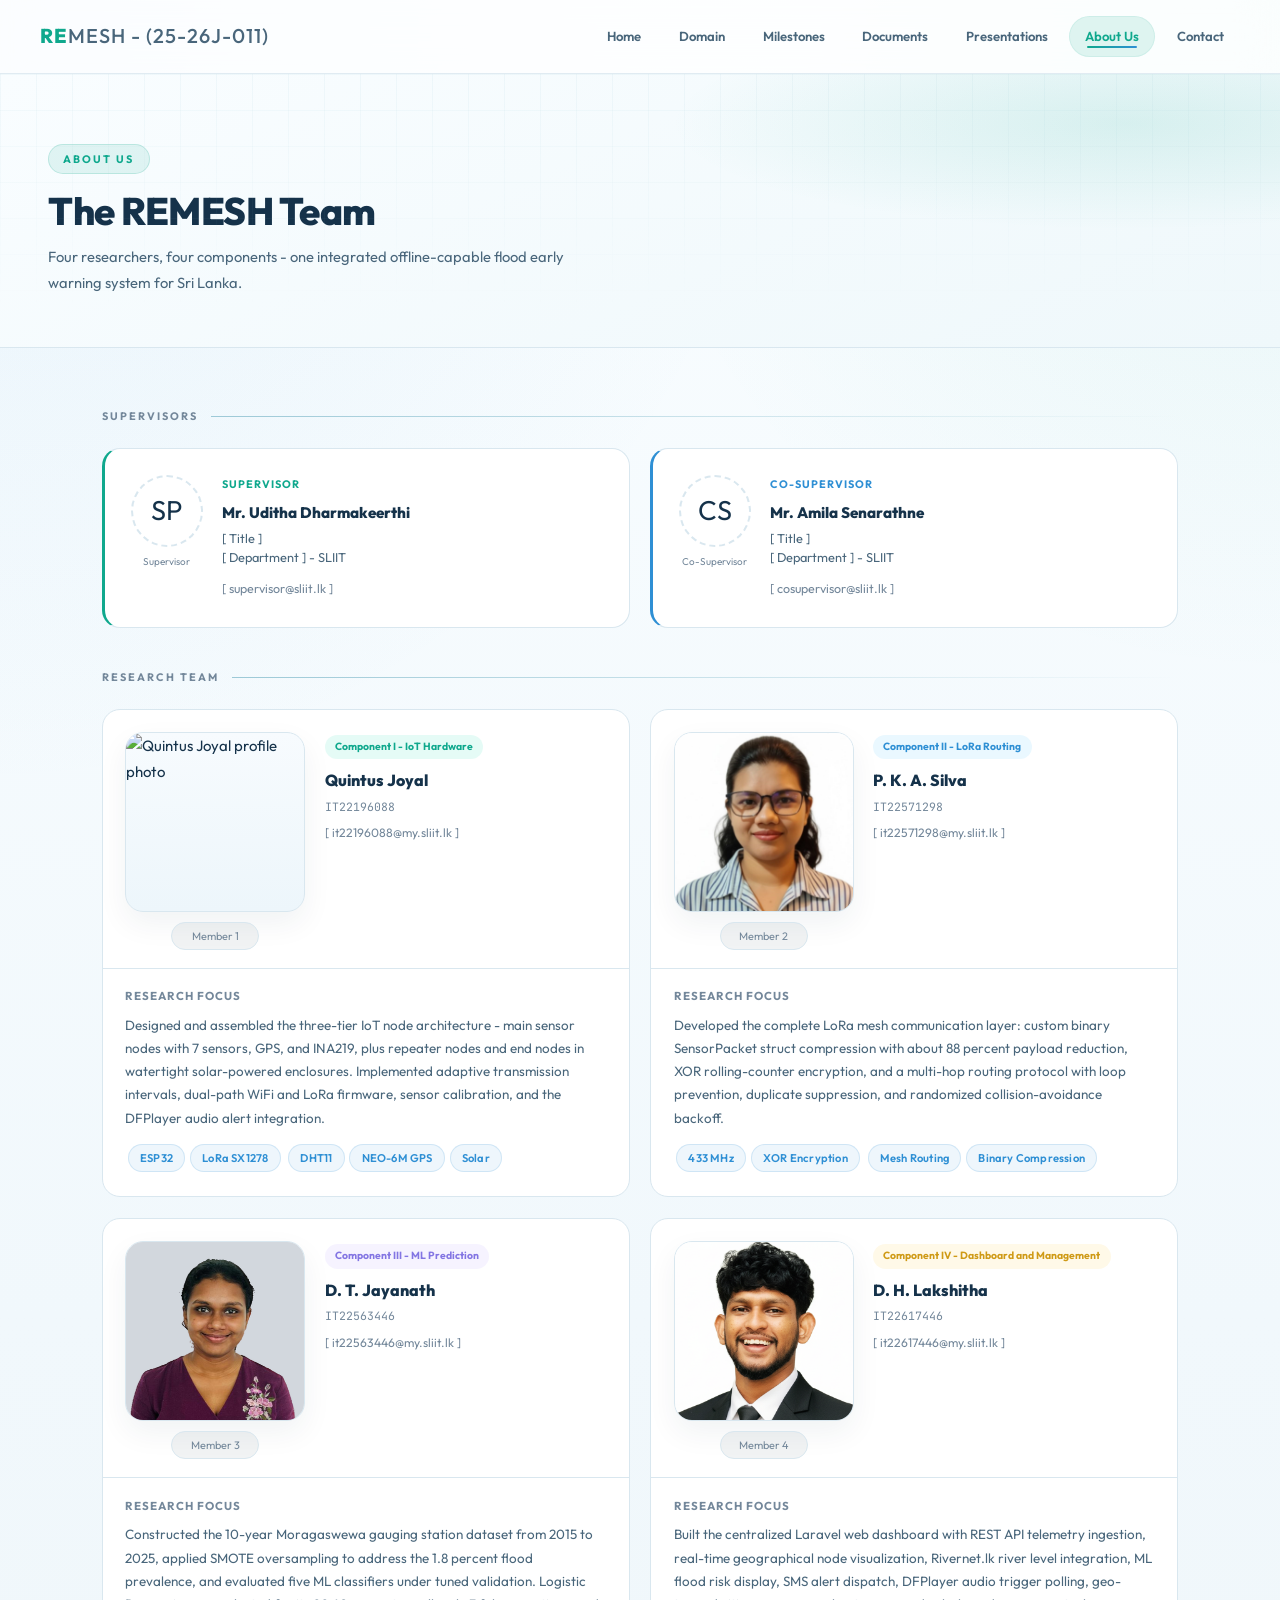
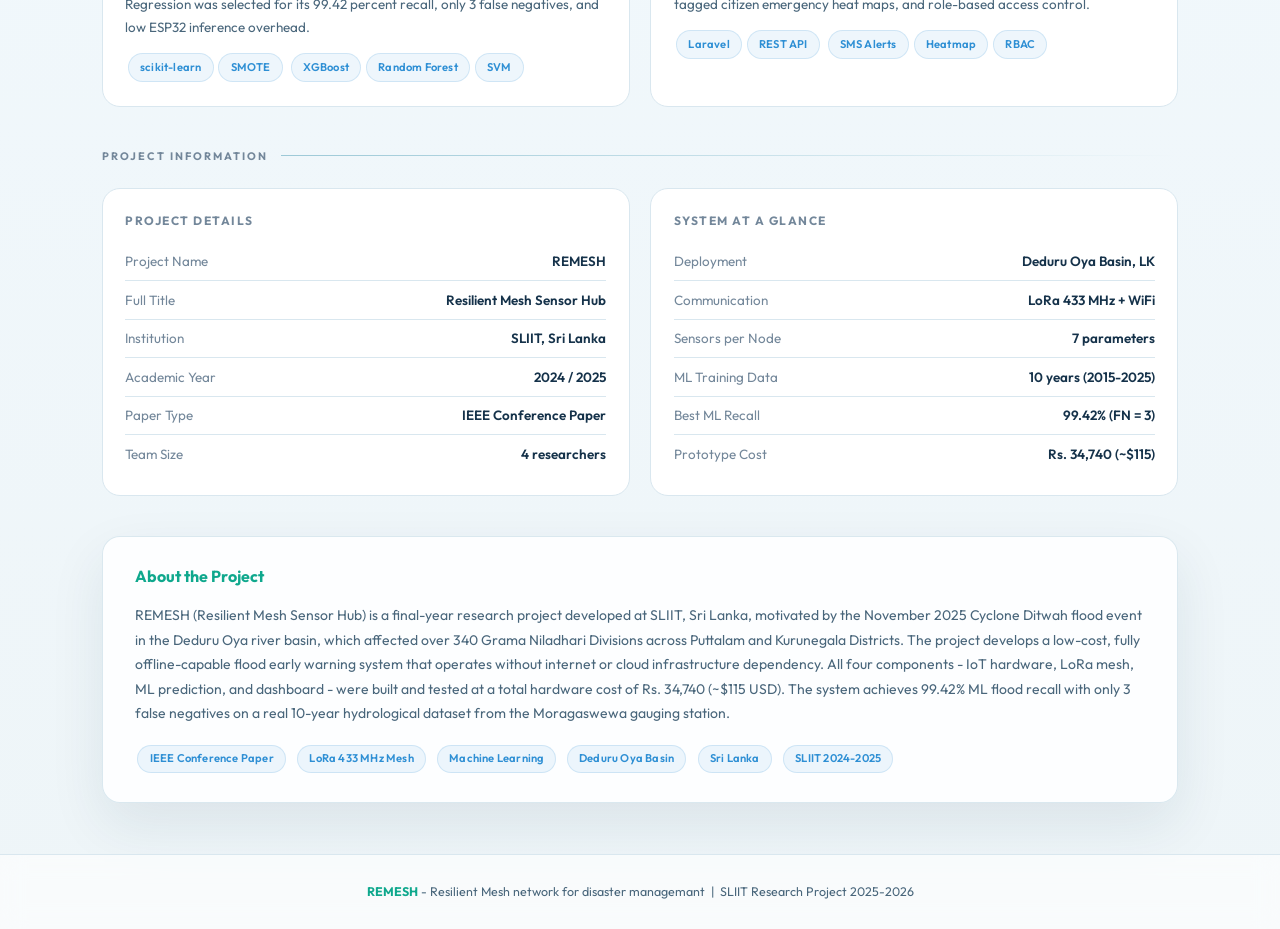
==== commit 69a6879b: "v3" ====
--- a/about.html
+++ b/about.html
@@ -156,6 +156,20 @@
   .project-info { grid-template-columns: 1fr; }
   .member-top { flex-direction: column; align-items: center; text-align: center; }
   .member-meta { width: 100%; }
+}
+@media (max-width: 620px) {
+  .sup-card { padding: 1.2rem; gap: 0.9rem; }
+  .member-avatar { width: 100%; }
+  .member-photo { width: min(100%, 220px); height: auto; aspect-ratio: 1 / 1; }
+  .member-body { padding: 1rem 1rem 1.15rem; }
+  .project-info { gap: 1rem; }
+  .info-card { padding: 1.1rem; }
+  .info-card .info-row {
+    flex-direction: column;
+    gap: 0.2rem;
+    align-items: flex-start;
+  }
+  .info-card .info-row .val { text-align: left; }
 }
 </style>
 </head>
--- a/css/style.css
+++ b/css/style.css
@@ -39,7 +39,10 @@
   font-size:0.9375rem;
   line-height:1.72;
   -webkit-font-smoothing:antialiased;
-}
+  overflow-x:hidden;
+}
+a{word-break:break-word;}
+img,svg{max-width:100%;}
 
 /* NAV */
 nav{
@@ -68,9 +71,10 @@
   color:var(--teal);
   letter-spacing:1px;
   text-decoration:none;
+  flex-shrink:0;
 }
 .nav-logo span{color:var(--text2);font-weight:500;}
-nav ul{list-style:none;display:flex;gap:0.35rem;align-items:center;}
+nav ul{list-style:none;display:flex;gap:0.35rem;align-items:center;flex-wrap:wrap;justify-content:flex-end;}
 nav ul li a{
   position:relative;
   display:block;
@@ -166,7 +170,7 @@
 .page-header p{color:var(--text2);font-size:0.92rem;max-width:560px;line-height:1.75;}
 
 /* CONTAINER */
-.container{max-width:1080px;margin:0 auto;padding:3.2rem 2rem;}
+.container{max-width:1140px;margin:0 auto;padding:3.2rem 2rem;}
 
 /* SECTION TITLE */
 .section-title{
@@ -178,6 +182,7 @@
   color:var(--muted);
   display:flex;
   align-items:center;
+  flex-wrap:wrap;
   gap:0.8rem;
   margin-bottom:1.4rem;
   margin-top:0.5rem;
@@ -264,7 +269,7 @@
 .doc-link .doc-icon{width:40px;height:40px;border-radius:11px;background:rgba(15,168,141,0.1);display:flex;align-items:center;justify-content:center;font-size:1.1rem;flex-shrink:0;}
 .doc-link .doc-name{font-family:var(--font-head);font-weight:600;font-size:0.875rem;color:var(--text);}
 .doc-link .doc-meta{font-size:0.75rem;color:var(--muted);margin-top:2px;}
-.doc-link .doc-badge{margin-left:auto;font-size:0.68rem;padding:0.22rem 0.65rem;border-radius:20px;font-weight:700;flex-shrink:0;}
+.doc-link .doc-badge{margin-left:auto;font-size:0.68rem;padding:0.22rem 0.65rem;border-radius:20px;font-weight:700;flex-shrink:0;text-align:center;}
 .badge-ready{background:rgba(15,168,141,0.12);color:var(--teal);}
 .badge-pending{background:rgba(207,154,22,0.12);color:var(--amber);}
 
@@ -280,7 +285,7 @@
   margin-bottom:0.9rem;
   box-shadow:var(--shadow-soft);
 }
-.milestone-head{display:flex;align-items:center;gap:1rem;padding:1.1rem 1.5rem;cursor:pointer;transition:background 0.2s ease;}
+.milestone-head{display:flex;align-items:center;gap:1rem;padding:1.1rem 1.5rem;cursor:pointer;transition:background 0.2s ease;flex-wrap:wrap;}
 .milestone-head:hover{background:rgba(15,168,141,0.05);}
 .milestone-num{font-family:var(--font-head);font-weight:800;font-size:0.9rem;color:var(--teal);width:28px;flex-shrink:0;}
 .milestone-title{font-family:var(--font-head);font-weight:600;font-size:0.9rem;color:var(--text);flex:1;}
@@ -399,6 +404,7 @@
   padding:1.6rem;
   font-size:0.78rem;
   color:var(--text2);
+  line-height:1.8;
 }
 footer strong{color:var(--teal);}
 
@@ -457,10 +463,50 @@
   .tech-grid{grid-template-columns:repeat(2,1fr);}
   .page-header{padding:2.8rem 1.5rem 2.1rem;}
   .container{padding:2.2rem 1.2rem;}
+  .card,.abstract-box,.highlight-box,.problem-box{padding:1.35rem 1.2rem;}
+  .doc-link{align-items:flex-start;flex-wrap:wrap;}
+  .doc-link .doc-badge{margin-left:0;}
+  .milestone-head{padding:1rem 1.1rem;}
+  .milestone-body{padding:0 1.1rem 1.1rem;}
+  .milestone-title{width:100%;}
+  .milestone-date{order:4;}
+  .milestone-status{order:5;}
+  .slide-thumb{height:132px;}
+  footer{padding:1.35rem 1rem;font-size:0.75rem;}
 }
 
 @media(max-width:520px){
+  nav{padding:0 0.9rem;height:64px;}
+  .nav-logo{font-size:1rem;max-width:calc(100% - 52px);line-height:1.15;}
+  .nav-logo span{display:block;font-size:0.7rem;margin-top:0.15rem;}
+  nav ul{top:64px;left:0.75rem;right:0.75rem;}
+  .page-header{padding:2.35rem 1rem 1.8rem;}
+  .page-header h1{font-size:clamp(1.55rem, 8vw, 2.1rem);}
+  .page-header p{font-size:0.86rem;}
+  .container{padding:1.8rem 0.95rem;}
+  .section-title{font-size:0.63rem;gap:0.55rem;}
+  .section-title::after{width:100%;flex:none;}
+  .stat-card{padding:1.2rem 1rem;}
+  .stat-card .num{font-size:1.7rem;}
+  .stat-pill{padding:0.9rem 1rem;}
+  .doc-link{padding:0.95rem 1rem;}
+  .doc-link .doc-icon{width:36px;height:36px;}
+  .doc-link .doc-name{font-size:0.82rem;}
+  .doc-link .doc-meta{font-size:0.72rem;}
+  .obj-list li{padding:0.85rem 0.95rem;}
+  .method-step{padding:1rem;gap:0.9rem;}
+  .method-step .step-icon{width:38px;height:38px;}
+  .comp-card,.slide-info,.team-info{padding-left:1rem;padding-right:1rem;}
+  .slide-thumb{height:120px;}
   .tech-grid{grid-template-columns:1fr;}
+  footer{font-size:0.72rem;}
+}
+
+@media(max-width:390px){
+  .btn,.btn-outline{width:100%;justify-content:center;}
+  .milestone-meta{gap:0.7rem;}
+  .stat-pill{gap:0.7rem;}
+  .doc-link{gap:0.75rem;}
 }
 
 @media (prefers-reduced-motion: reduce){
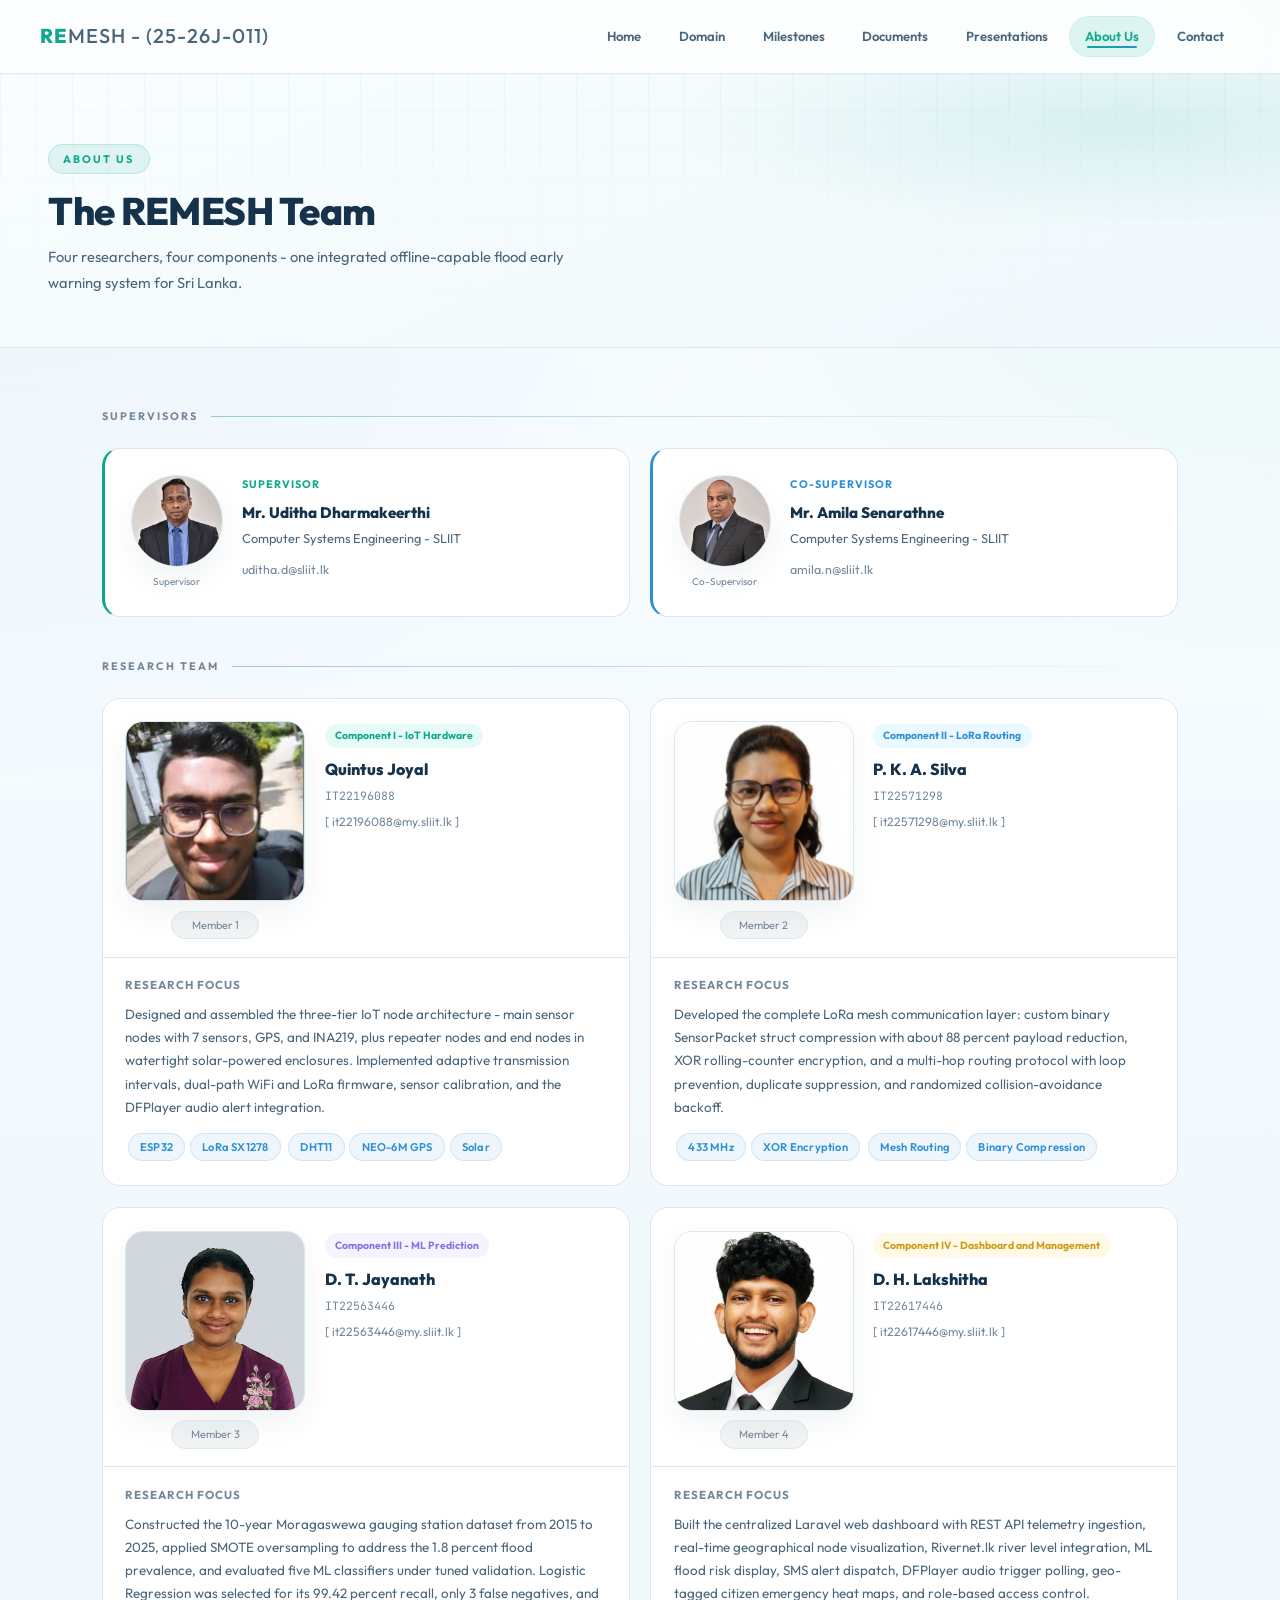
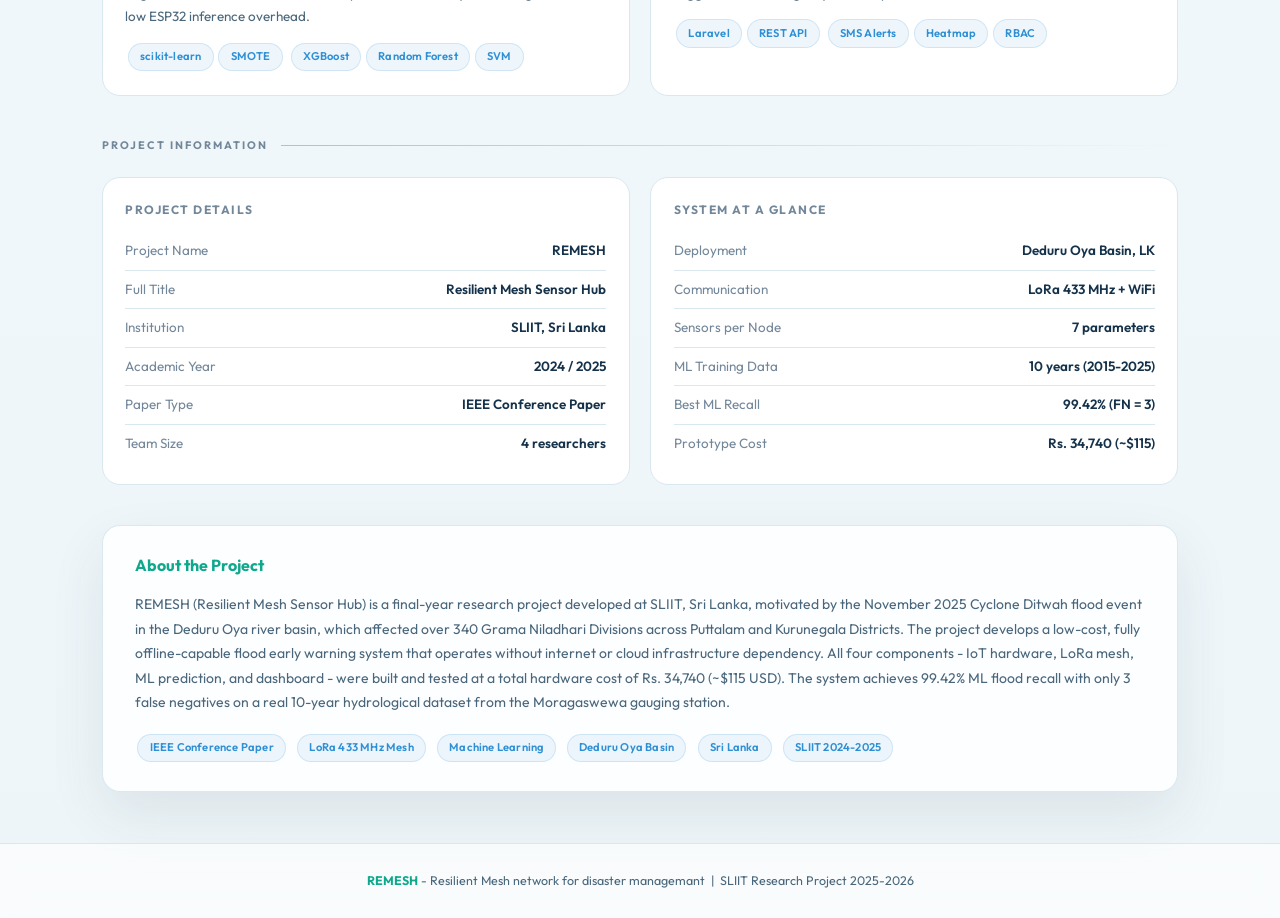
==== commit 9b3a3afe: "v5" ====
--- a/about.html
+++ b/about.html
@@ -26,9 +26,19 @@
 }
 
 .sup-avatar {
-  width: 72px; height: 72px; border-radius: 50%;
-  background: var(--panel); border: 2px dashed var(--border);
-  display: flex; align-items: center; justify-content: center; font-size: 1.7rem;
+  width: 92px; height: 92px;
+  border-radius: 50%;
+  overflow: hidden;
+  background: linear-gradient(180deg, #f7fbfe, #edf6fb);
+  border: 1px solid var(--border);
+  box-shadow: var(--shadow-soft);
+}
+
+.sup-avatar img {
+  width: 100%;
+  height: 100%;
+  object-fit: cover;
+  display: block;
 }
 
 .sup-avatar-label { font-size: 0.62rem; color: var(--muted); text-align:center; }
@@ -202,27 +212,31 @@
 
     <div class="sup-card primary">
       <div class="sup-avatar-wrap">
-        <div class="sup-avatar">SP</div>
+        <div class="sup-avatar">
+          <img src="images/Uditha_sir.jpeg" alt="Supervisor photo"/>
+        </div>
         <div class="sup-avatar-label">Supervisor</div>
       </div>
       <div class="sup-info">
         <div class="sup-type">Supervisor</div>
         <h3>Mr. Uditha Dharmakeerthi</h3>
-        <div class="sup-dept">[ Title ]<br/>[ Department ] - SLIIT</div>
-        <a href="mailto:supervisor@sliit.lk">[ supervisor@sliit.lk ]</a>
+        <div class="sup-dept">Computer Systems Engineering - SLIIT</div>
+        <a href="mailto:uditha.d@sliit.lk">uditha.d@sliit.lk</a>
       </div>
     </div>
 
     <div class="sup-card secondary">
       <div class="sup-avatar-wrap">
-        <div class="sup-avatar">CS</div>
+        <div class="sup-avatar">
+          <img src="images/Amila_sir.jpeg" alt="Co-supervisor photo"/>
+        </div>
         <div class="sup-avatar-label">Co-Supervisor</div>
       </div>
       <div class="sup-info">
         <div class="sup-type">Co-Supervisor</div>
         <h3>Mr. Amila Senarathne</h3>
-        <div class="sup-dept">[ Title ]<br/>[ Department ] - SLIIT</div>
-        <a href="mailto:cosupervisor@sliit.lk">[ cosupervisor@sliit.lk ]</a>
+        <div class="sup-dept">Computer Systems Engineering - SLIIT</div>
+        <a href="mailto:amila.n@sliit.lk">amila.n@sliit.lk</a>
       </div>
     </div>
 
@@ -235,7 +249,7 @@
       <div class="member-top">
         <div class="member-avatar">
           <div class="member-photo">
-            <img src="images/team/member-1.jpg" alt="Quintus Joyal profile photo"/>
+            <img src="images/Joyel.jpeg" alt="Quintus Joyal profile photo"/>
           </div>
           <div class="av-label">Member 1</div>
         </div>
@@ -385,4 +399,3 @@
 <script src="js/main.js"></script>
 </body>
 </html>
-
